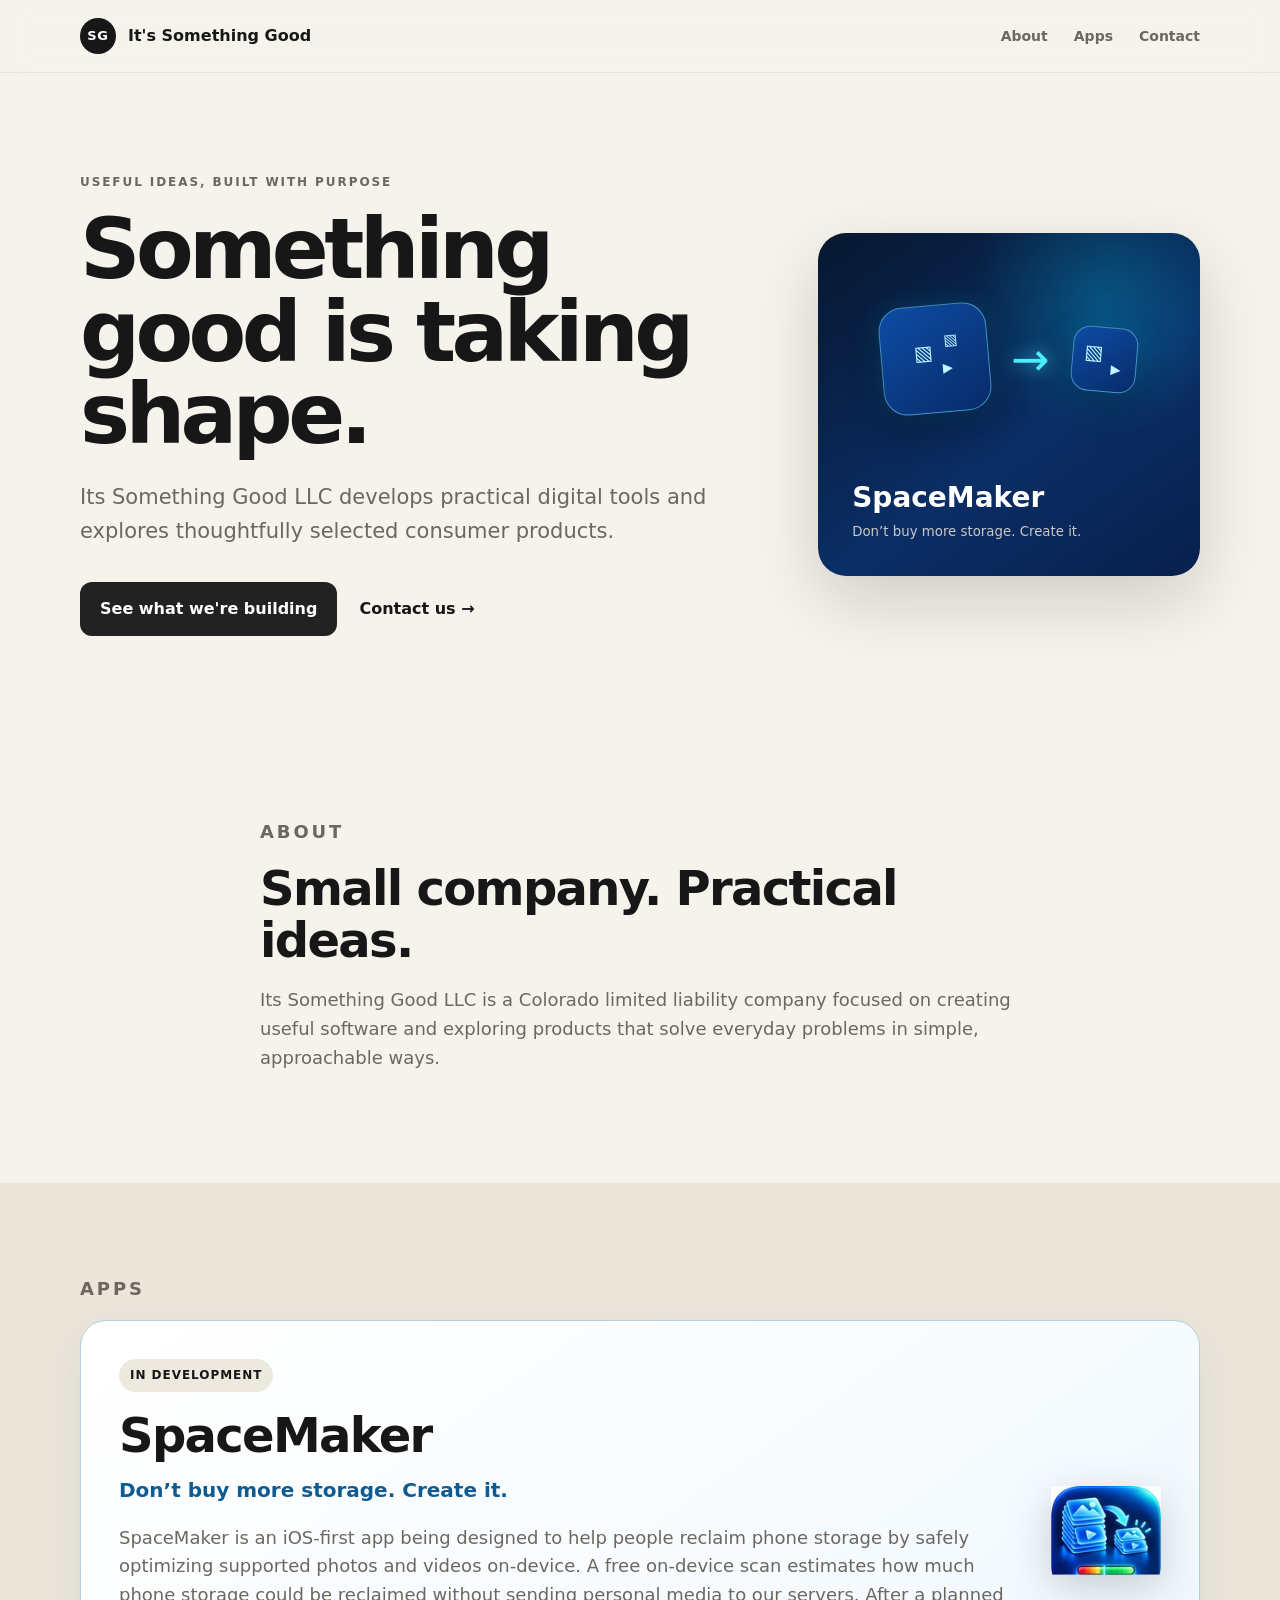
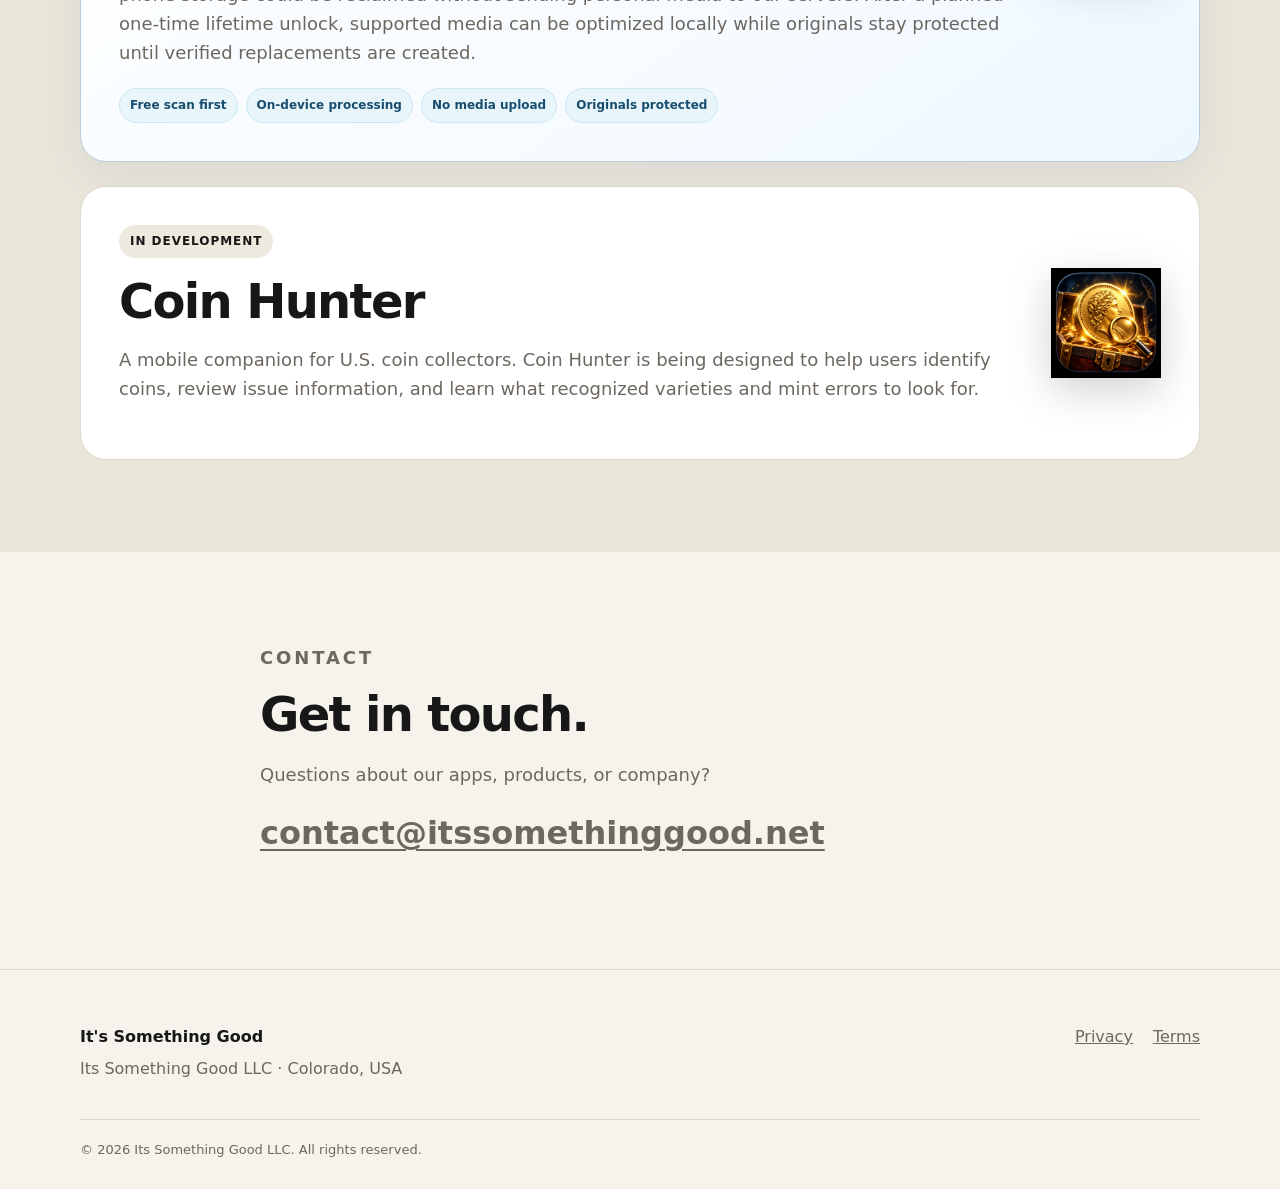
==== index.html @ d1888132 "Fix SpaceMaker icon and phone-storage positioning" ====
<!doctype html>
<html lang="en">
<head>
  <meta charset="utf-8">
  <meta name="viewport" content="width=device-width,initial-scale=1">
  <title>It's Something Good | Its Something Good LLC</title>
  <meta name="description" content="Its Something Good LLC creates practical apps including Coin Hunter and SpaceMaker, plus thoughtfully selected consumer products.">
  <link rel="icon" href="favicon.svg" type="image/svg+xml">
  <link rel="stylesheet" href="styles.css">
</head>
<body>
  <header class="site-header">
    <div class="wrap nav">
      <a class="brand" href="index.html" aria-label="It's Something Good home">
        <span class="mark">SG</span><span>It's Something Good</span>
      </a>
      <nav><a href="#about">About</a><a href="#apps">Apps</a><a href="#contact">Contact</a></nav>
    </div>
  </header>

  <main>
    <section class="hero">
      <div class="wrap hero-grid">
        <div>
          <p class="eyebrow">Useful ideas, built with purpose</p>
          <h1>Something good is taking shape.</h1>
          <p class="lede">Its Something Good LLC develops practical digital tools and explores thoughtfully selected consumer products.</p>
          <div class="actions">
            <a class="button" href="#apps">See what we're building</a>
            <a class="text-link" href="#contact">Contact us →</a>
          </div>
        </div>
        <div class="hero-card spacemaker-hero" aria-hidden="true">
          <div class="space-visual">
            <div class="media-stack media-stack-large"><span>▧</span><span>▶</span><span>▧</span></div>
            <div class="space-arrow">→</div>
            <div class="media-stack media-stack-small"><span>▧</span><span>▶</span></div>
          </div>
          <p>SpaceMaker</p>
          <small>Don’t buy more storage. Create it.</small>
        </div>
      </div>
    </section>

    <section id="about" class="section">
      <div class="wrap narrow">
        <p class="eyebrow">About</p>
        <h2>Small company. Practical ideas.</h2>
        <p>Its Something Good LLC is a Colorado limited liability company focused on creating useful software and exploring products that solve everyday problems in simple, approachable ways.</p>
      </div>
    </section>

    <section id="apps" class="section alt">
      <div class="wrap">
        <p class="eyebrow">Apps</p>
        <div class="project-list">
          <div class="project-card project-card-featured">
            <div>
              <span class="status">In development</span>
              <h2>SpaceMaker</h2>
              <p class="project-tagline">Don’t buy more storage. Create it.</p>
              <p>SpaceMaker is an iOS-first app being designed to help people reclaim phone storage by safely optimizing supported photos and videos on-device. A free on-device scan estimates how much phone storage could be reclaimed without sending personal media to our servers. After a planned one-time lifetime unlock, supported media can be optimized locally while originals stay protected until verified replacements are created.</p>
              <div class="feature-chips" aria-label="SpaceMaker product principles">
                <span>Free scan first</span>
                <span>On-device processing</span>
                <span>No media upload</span>
                <span>Originals protected</span>
              </div>
            </div>
            <div class="project-badge-wrap">
              <img class="project-badge-image" src="spacemaker-icon.webp?v=1" alt="SpaceMaker icon">
            </div>
          </div>

          <div class="project-card">
            <div>
              <span class="status">In development</span>
              <h2>Coin Hunter</h2>
              <p>A mobile companion for U.S. coin collectors. Coin Hunter is being designed to help users identify coins, review issue information, and learn what recognized varieties and mint errors to look for.</p>
            </div>
            <div class="project-badge-wrap">
              <img class="project-badge-image" src="coin-hunter-icon.png" alt="Coin Hunter icon">
            </div>
          </div>
        </div>
      </div>
    </section>

    <section id="contact" class="section">
      <div class="wrap narrow">
        <p class="eyebrow">Contact</p>
        <h2>Get in touch.</h2>
        <p>Questions about our apps, products, or company?</p>
        <p><a class="email" href="mailto:contact@itssomethinggood.net">contact@itssomethinggood.net</a></p>
      </div>
    </section>
  </main>

  <footer>
    <div class="wrap footer-grid">
      <div><strong>It's Something Good</strong><p>Its Something Good LLC · Colorado, USA</p></div>
      <div class="footer-links"><a href="privacy.html">Privacy</a><a href="terms.html">Terms</a></div>
    </div>
    <div class="wrap copyright">© <span id="year"></span> Its Something Good LLC. All rights reserved.</div>
  </footer>
  <script>document.getElementById('year').textContent=new Date().getFullYear();</script>
</body>
</html>
---- styles.css ----
:root{--bg:#f6f3ec;--ink:#171717;--muted:#6c675f;--card:#fff;--line:#ded8cc;--accent:#222}
*{box-sizing:border-box}html{scroll-behavior:smooth}body{margin:0;font-family:Inter,ui-sans-serif,system-ui,-apple-system,BlinkMacSystemFont,"Segoe UI",sans-serif;color:var(--ink);background:var(--bg);line-height:1.6}a{color:inherit}.wrap{width:min(1120px,calc(100% - 40px));margin:0 auto}.narrow{max-width:760px}.site-header{position:sticky;top:0;z-index:10;background:rgba(246,243,236,.92);backdrop-filter:blur(14px);border-bottom:1px solid rgba(0,0,0,.06)}.nav{height:72px;display:flex;align-items:center;justify-content:space-between;gap:24px}.brand{display:flex;align-items:center;gap:12px;text-decoration:none;font-weight:750}.mark{display:grid;place-items:center;width:36px;height:36px;border-radius:50%;background:#171717;color:#fff;font-size:13px;letter-spacing:.06em}nav{display:flex;gap:26px}nav a{text-decoration:none;color:var(--muted);font-size:14px;font-weight:650}.hero{padding:100px 0 90px}.hero-grid{display:grid;grid-template-columns:1.4fr .8fr;gap:70px;align-items:center}.eyebrow{text-transform:uppercase;letter-spacing:.16em;font-size:12px;font-weight:800;color:var(--muted);margin:0 0 16px}h1{font-size:clamp(48px,7vw,84px);line-height:.98;letter-spacing:-.055em;margin:0 0 26px;max-width:850px}h2{font-size:clamp(32px,4vw,48px);line-height:1.08;letter-spacing:-.035em;margin:0 0 20px}.lede{font-size:21px;max-width:690px;color:var(--muted);margin-bottom:34px}.actions{display:flex;gap:22px;align-items:center;flex-wrap:wrap}.button{display:inline-block;background:var(--accent);color:#fff;text-decoration:none;padding:14px 20px;border-radius:12px;font-weight:750}.text-link{text-decoration:none;font-weight:750}.hero-card{min-height:330px;background:#1c1c1c;color:#fff;border-radius:28px;padding:34px;display:flex;flex-direction:column;justify-content:flex-end;box-shadow:0 25px 70px rgba(0,0,0,.16)}.hero-visual{display:flex;justify-content:center;align-items:center;min-height:180px;margin-bottom:8px}.hero-visual img{width:190px;height:190px;object-fit:contain;filter:drop-shadow(0 18px 28px rgba(0,0,0,.35))}.hero-card p{font-size:28px;font-weight:800;margin:24px 0 0}.hero-card small{color:#c8c8c8}.spacemaker-hero{background:radial-gradient(circle at 75% 20%,rgba(0,217,255,.24),transparent 34%),linear-gradient(145deg,#07172f,#0b2e66 58%,#08204c);overflow:hidden}.space-visual{min-height:185px;display:flex;align-items:center;justify-content:center;gap:22px}.media-stack{position:relative;display:flex;align-items:center;justify-content:center;color:#bdf8ff;background:linear-gradient(145deg,#0d4ca5,#082b68);border:1px solid rgba(126,234,255,.48);box-shadow:0 15px 35px rgba(0,0,0,.3),0 0 28px rgba(0,197,255,.18)}.media-stack span{position:absolute;font-size:20px;font-weight:900}.media-stack span:nth-child(1){transform:translate(-11px,-7px)}.media-stack span:nth-child(2){transform:translate(12px,10px);font-size:13px}.media-stack span:nth-child(3){transform:translate(17px,-18px);font-size:15px}.media-stack-large{width:108px;height:108px;border-radius:24px;transform:rotate(-5deg)}.media-stack-small{width:65px;height:65px;border-radius:17px;transform:rotate(5deg)}.space-arrow{font-size:46px;line-height:1;color:#4defff;text-shadow:0 0 18px rgba(77,239,255,.75);font-weight:300}.section{padding:92px 0}.alt{background:#ebe6da}.section p{font-size:18px;color:var(--muted)}.project-list{display:grid;gap:24px}.project-card{background:var(--card);border:1px solid var(--line);border-radius:26px;padding:38px;display:grid;grid-template-columns:1fr auto;gap:36px;align-items:center}.project-card-featured{border-color:#b8cedd;background:linear-gradient(145deg,#fff 0,#f6fbff 62%,#edf7ff 100%);box-shadow:0 18px 45px rgba(22,79,125,.08)}.status{display:inline-block;padding:7px 11px;border-radius:999px;background:#eee9df;font-size:12px;font-weight:800;text-transform:uppercase;letter-spacing:.08em;margin-bottom:18px}.project-card h2{margin-bottom:12px}.project-card .project-tagline{font-size:20px;color:#0d5b91;font-weight:800;margin:0 0 10px}.project-badge-wrap{display:flex;align-items:center;justify-content:center}.project-badge-image{width:110px;height:110px;object-fit:contain;filter:drop-shadow(0 12px 20px rgba(0,0,0,.18))}.spacemaker-badge{width:110px;height:110px;border-radius:26px;display:grid;place-items:center;color:#dffcff;font-weight:900;font-size:32px;letter-spacing:-.03em;background:radial-gradient(circle at 68% 25%,#15d7ff 0,#0875d6 26%,#0a367c 58%,#071a3b 100%);border:1px solid rgba(12,103,183,.35);box-shadow:0 15px 28px rgba(7,52,104,.22),inset 0 0 22px rgba(89,234,255,.2)}.feature-chips{display:flex;flex-wrap:wrap;gap:8px;margin-top:20px}.feature-chips span{font-size:12px;font-weight:750;color:#184d6d;background:#e8f5fb;border:1px solid #cae7f3;border-radius:999px;padding:7px 10px}.email{font-size:clamp(20px,4vw,32px);font-weight:800;text-decoration-thickness:2px;text-underline-offset:5px}footer{padding:54px 0 28px;border-top:1px solid var(--line)}.footer-grid{display:flex;justify-content:space-between;gap:30px;align-items:flex-start}.footer-grid p{color:var(--muted);margin:6px 0 0}.footer-links{display:flex;gap:20px}.footer-links a{color:var(--muted)}.copyright{margin-top:38px;padding-top:20px;border-top:1px solid var(--line);color:var(--muted);font-size:13px}.legal{padding:90px 0;max-width:800px}.legal h1{font-size:52px}.legal h2{font-size:26px;margin-top:38px}.legal p,.legal li{color:var(--muted)}@media(max-width:760px){nav{display:none}.hero{padding:72px 0 60px}.hero-grid{grid-template-columns:1fr;gap:42px}.hero-card{min-height:280px}.section{padding:70px 0}.project-card{grid-template-columns:1fr;padding:28px}.project-badge-wrap{justify-content:flex-start}.feature-chips{gap:6px}.footer-grid{flex-direction:column}}
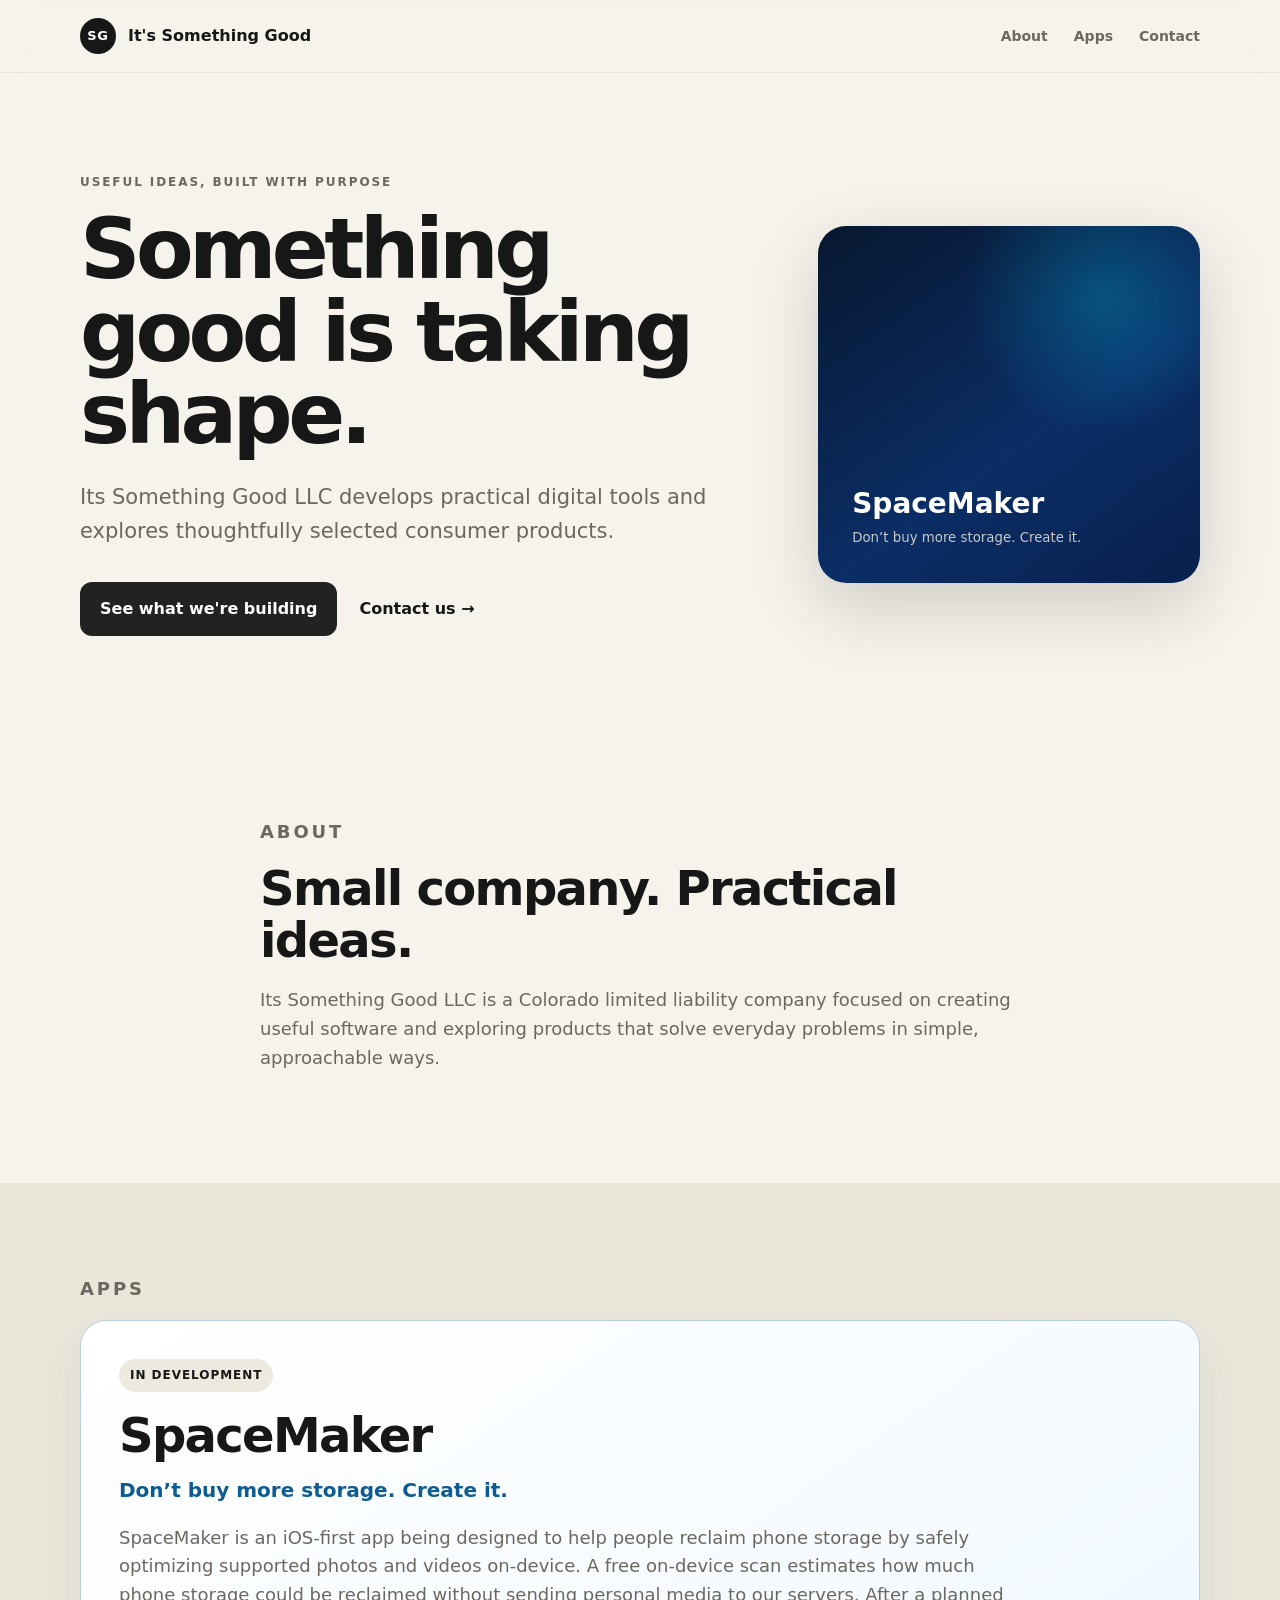
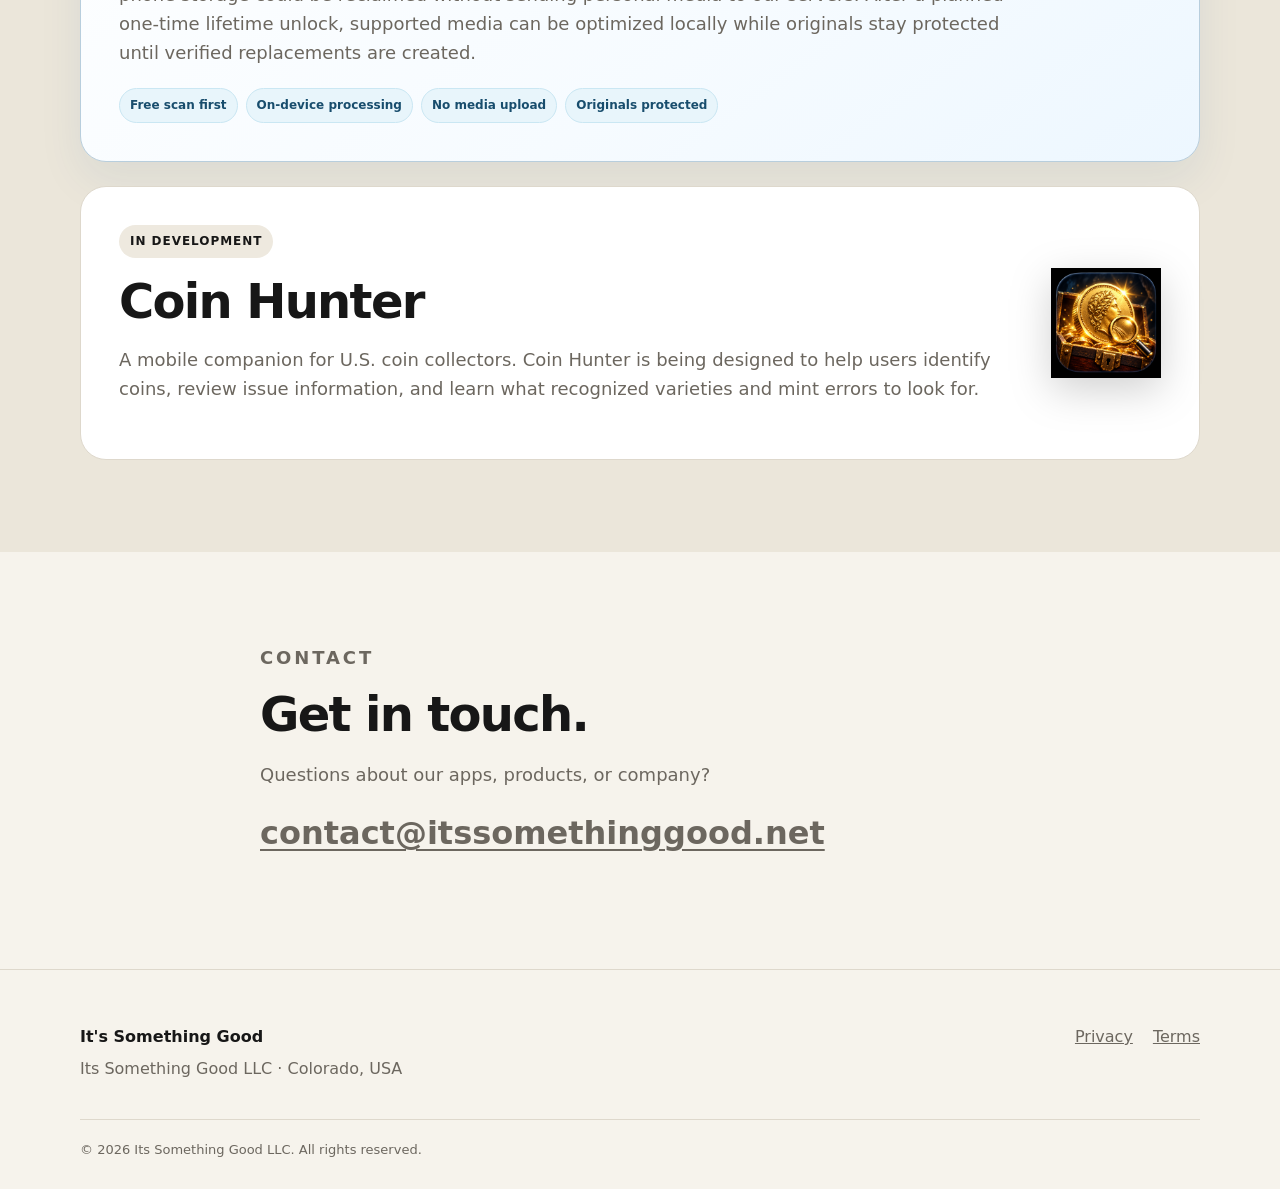
==== commit dff5e3ef: "Fix SpaceMaker website icon and hero branding" ====
--- a/index.html
+++ b/index.html
@@ -30,11 +30,9 @@
             <a class="text-link" href="#contact">Contact us →</a>
           </div>
         </div>
-        <div class="hero-card spacemaker-hero" aria-hidden="true">
-          <div class="space-visual">
-            <div class="media-stack media-stack-large"><span>▧</span><span>▶</span><span>▧</span></div>
-            <div class="space-arrow">→</div>
-            <div class="media-stack media-stack-small"><span>▧</span><span>▶</span></div>
+        <div class="hero-card spacemaker-hero">
+          <div class="hero-visual">
+            <img src="spacemaker-icon.webp?v=4" alt="SpaceMaker app icon">
           </div>
           <p>SpaceMaker</p>
           <small>Don’t buy more storage. Create it.</small>
@@ -68,7 +66,7 @@
               </div>
             </div>
             <div class="project-badge-wrap">
-              <img class="project-badge-image" src="spacemaker-icon.webp?v=1" alt="SpaceMaker icon">
+              <img class="project-badge-image" src="spacemaker-icon.webp?v=4" alt="SpaceMaker app icon">
             </div>
           </div>
 
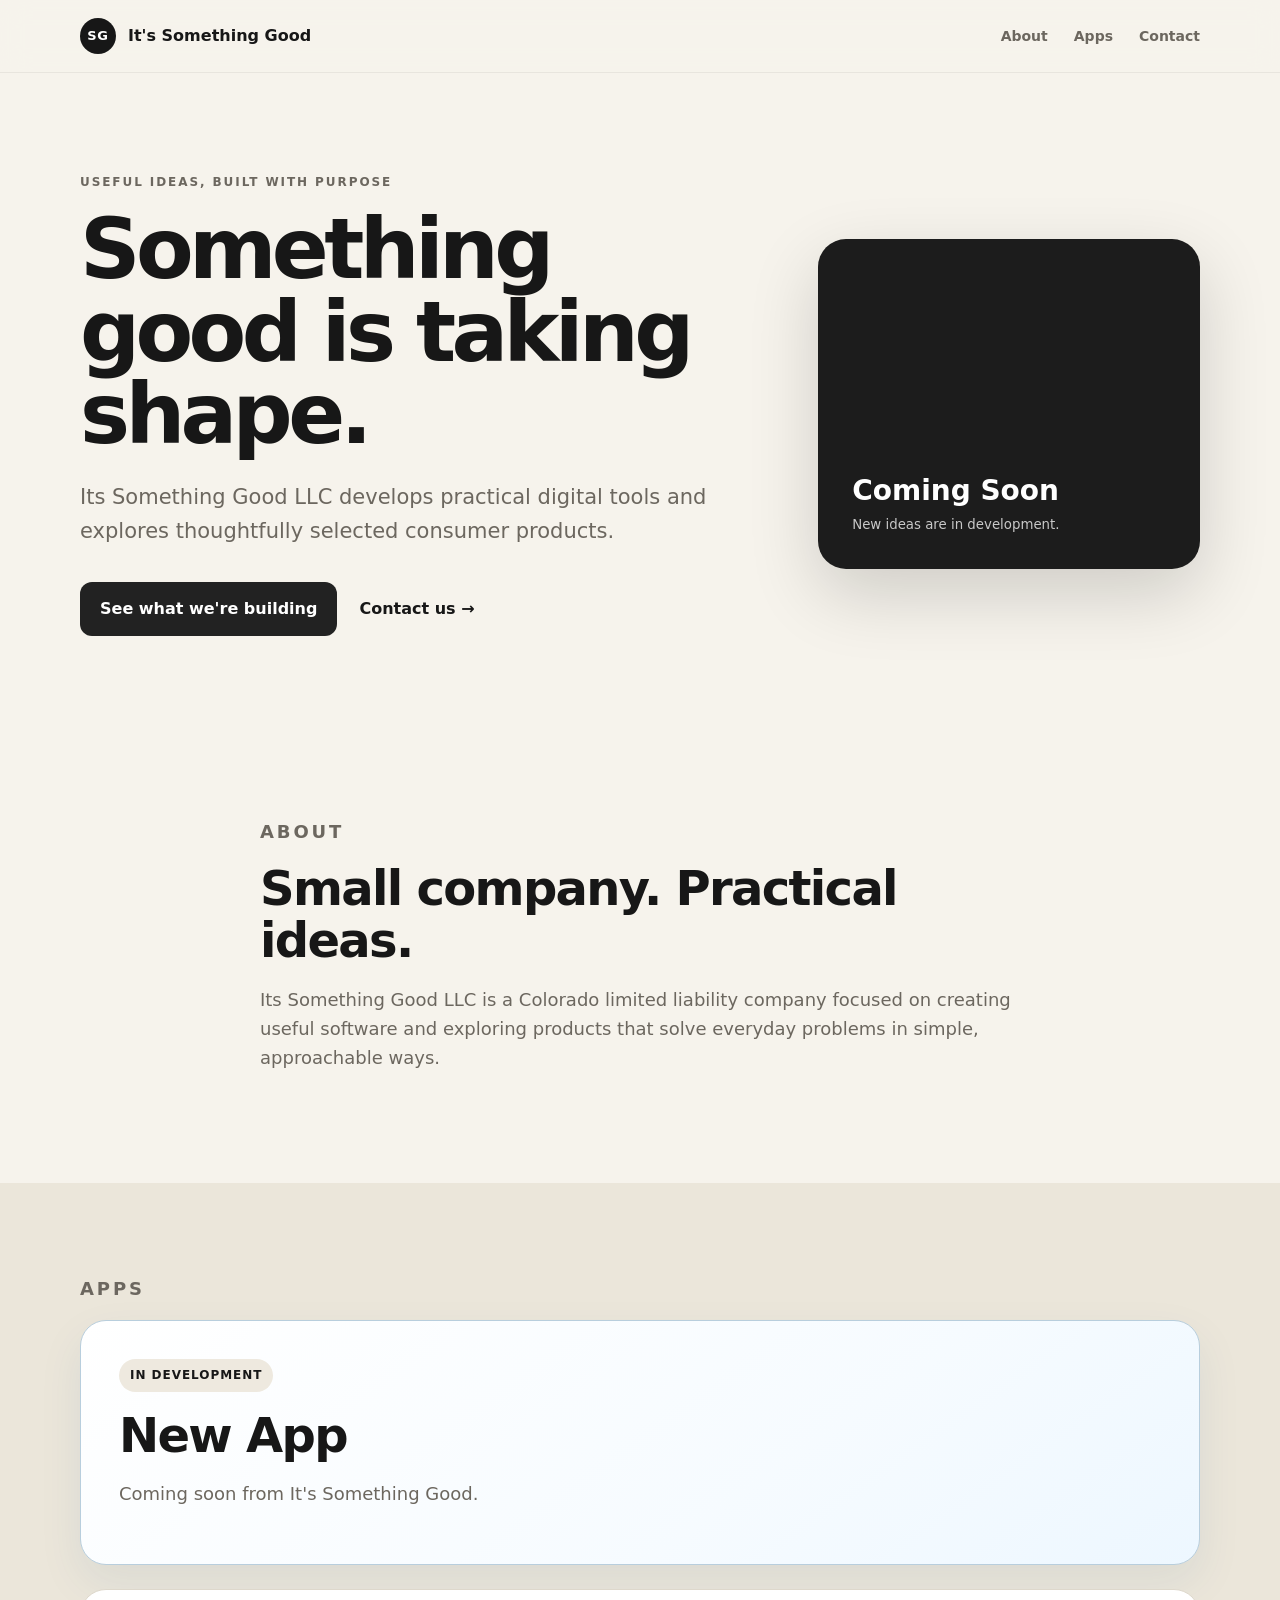
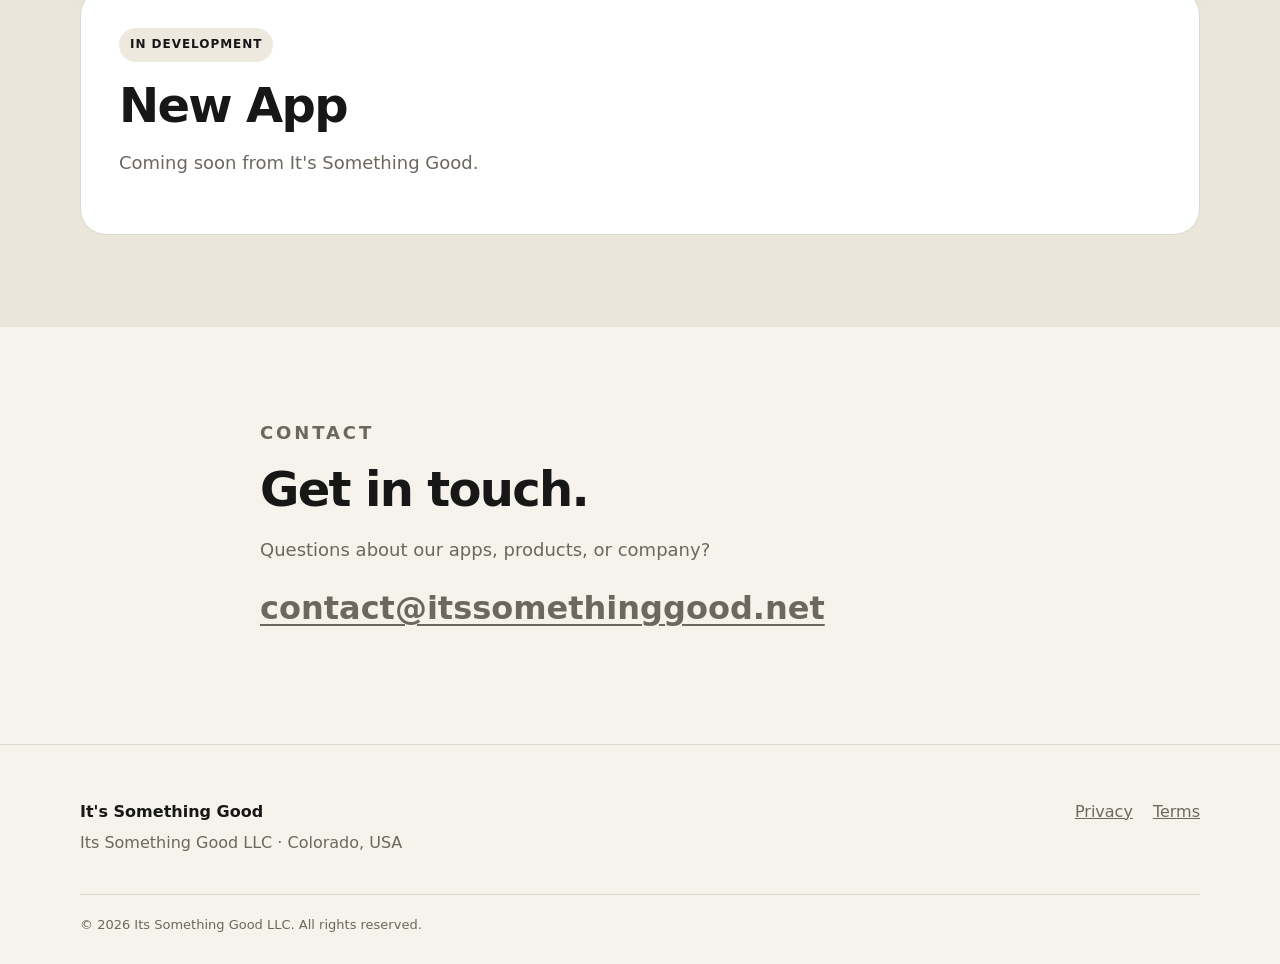
==== commit 4e635741: "Put app website into stealth mode" ====
--- a/index.html
+++ b/index.html
@@ -4,7 +4,7 @@
   <meta charset="utf-8">
   <meta name="viewport" content="width=device-width,initial-scale=1">
   <title>It's Something Good | Its Something Good LLC</title>
-  <meta name="description" content="Its Something Good LLC creates practical apps including Coin Hunter and SpaceMaker, plus thoughtfully selected consumer products.">
+  <meta name="description" content="Its Something Good LLC develops practical digital tools and explores thoughtfully selected consumer products.">
   <link rel="icon" href="favicon.svg" type="image/svg+xml">
   <link rel="stylesheet" href="styles.css">
 </head>
@@ -30,12 +30,9 @@
             <a class="text-link" href="#contact">Contact us →</a>
           </div>
         </div>
-        <div class="hero-card spacemaker-hero">
-          <div class="hero-visual">
-            <img src="spacemaker-icon.webp?v=4" alt="SpaceMaker app icon">
-          </div>
-          <p>SpaceMaker</p>
-          <small>Don’t buy more storage. Create it.</small>
+        <div class="hero-card" aria-label="Coming soon">
+          <p>Coming Soon</p>
+          <small>New ideas are in development.</small>
         </div>
       </div>
     </section>
@@ -55,29 +52,15 @@
           <div class="project-card project-card-featured">
             <div>
               <span class="status">In development</span>
-              <h2>SpaceMaker</h2>
-              <p class="project-tagline">Don’t buy more storage. Create it.</p>
-              <p>SpaceMaker is an iOS-first app being designed to help people reclaim phone storage by safely optimizing supported photos and videos on-device. A free on-device scan estimates how much phone storage could be reclaimed without sending personal media to our servers. After a planned one-time lifetime unlock, supported media can be optimized locally while originals stay protected until verified replacements are created.</p>
-              <div class="feature-chips" aria-label="SpaceMaker product principles">
-                <span>Free scan first</span>
-                <span>On-device processing</span>
-                <span>No media upload</span>
-                <span>Originals protected</span>
-              </div>
-            </div>
-            <div class="project-badge-wrap">
-              <img class="project-badge-image" src="spacemaker-icon.webp?v=4" alt="SpaceMaker app icon">
+              <h2>New App</h2>
+              <p>Coming soon from It's Something Good.</p>
             </div>
           </div>
-
           <div class="project-card">
             <div>
               <span class="status">In development</span>
-              <h2>Coin Hunter</h2>
-              <p>A mobile companion for U.S. coin collectors. Coin Hunter is being designed to help users identify coins, review issue information, and learn what recognized varieties and mint errors to look for.</p>
-            </div>
-            <div class="project-badge-wrap">
-              <img class="project-badge-image" src="coin-hunter-icon.png" alt="Coin Hunter icon">
+              <h2>New App</h2>
+              <p>Coming soon from It's Something Good.</p>
             </div>
           </div>
         </div>
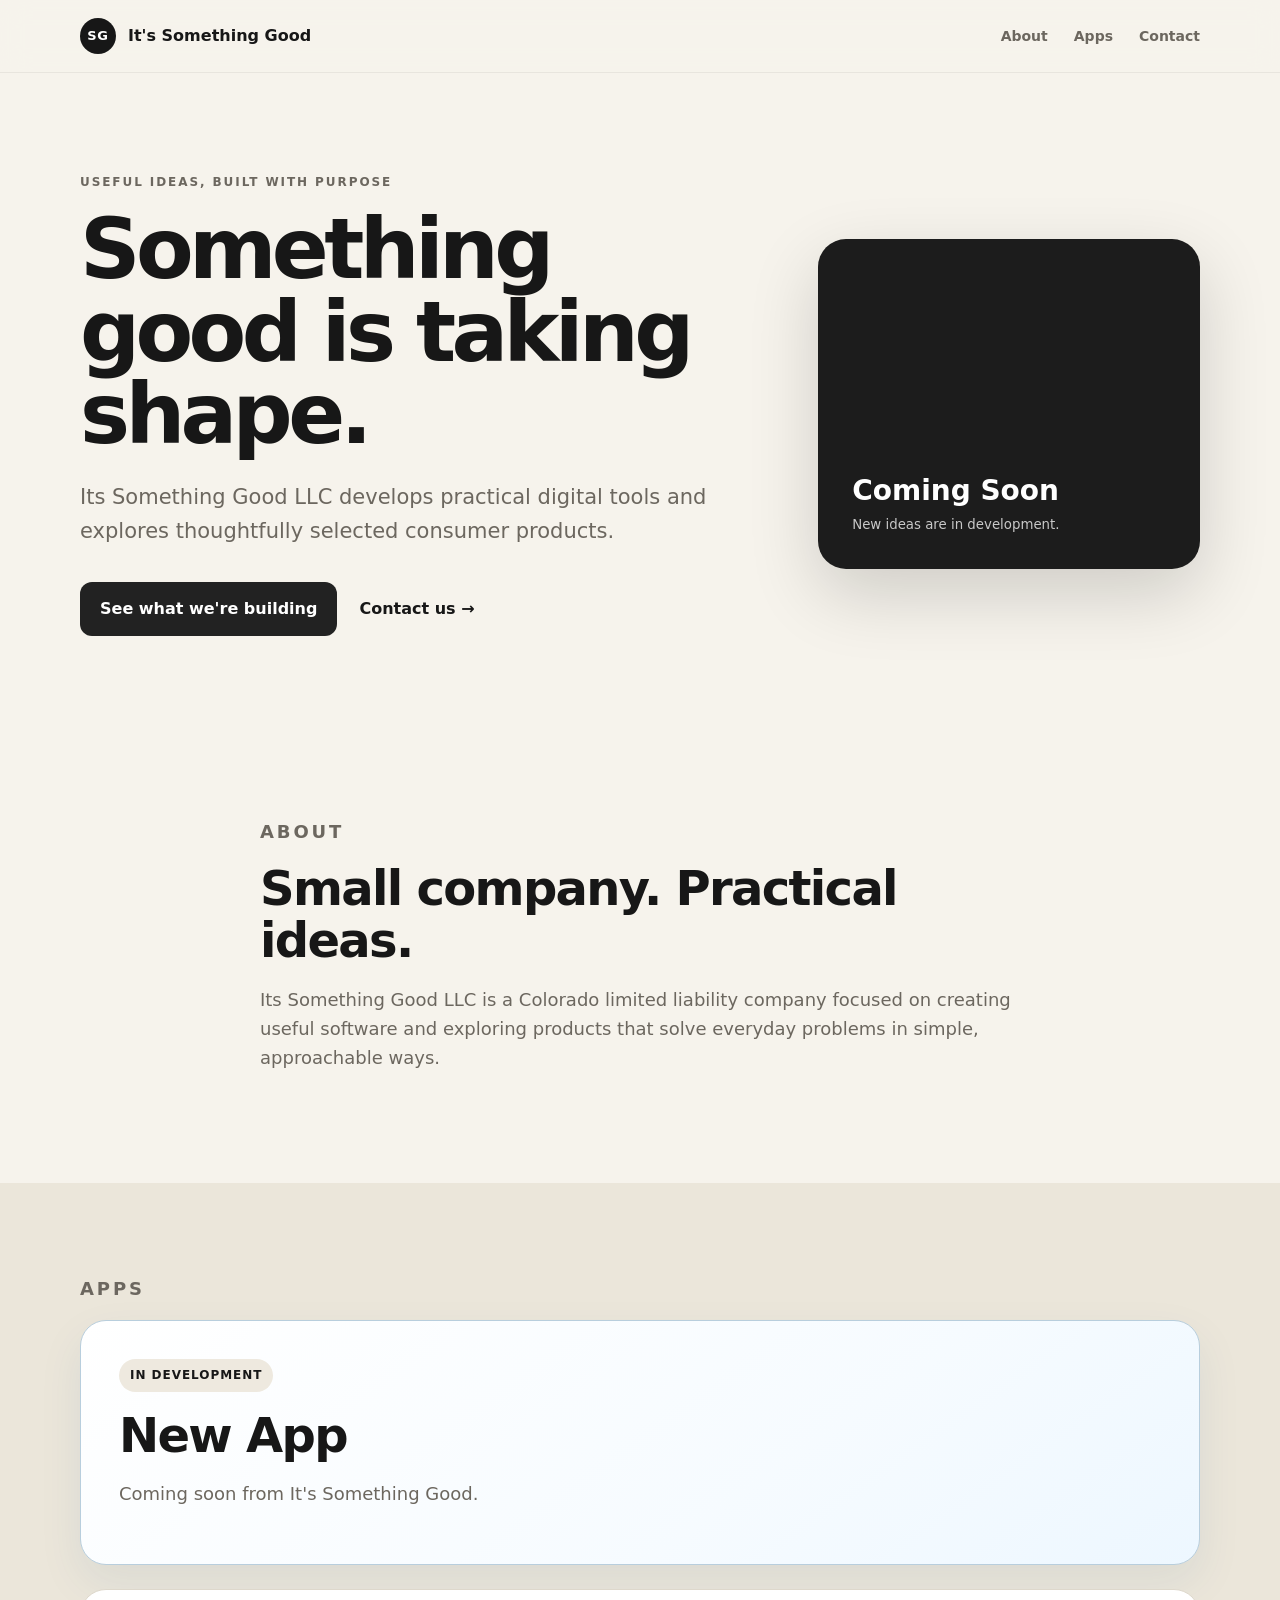
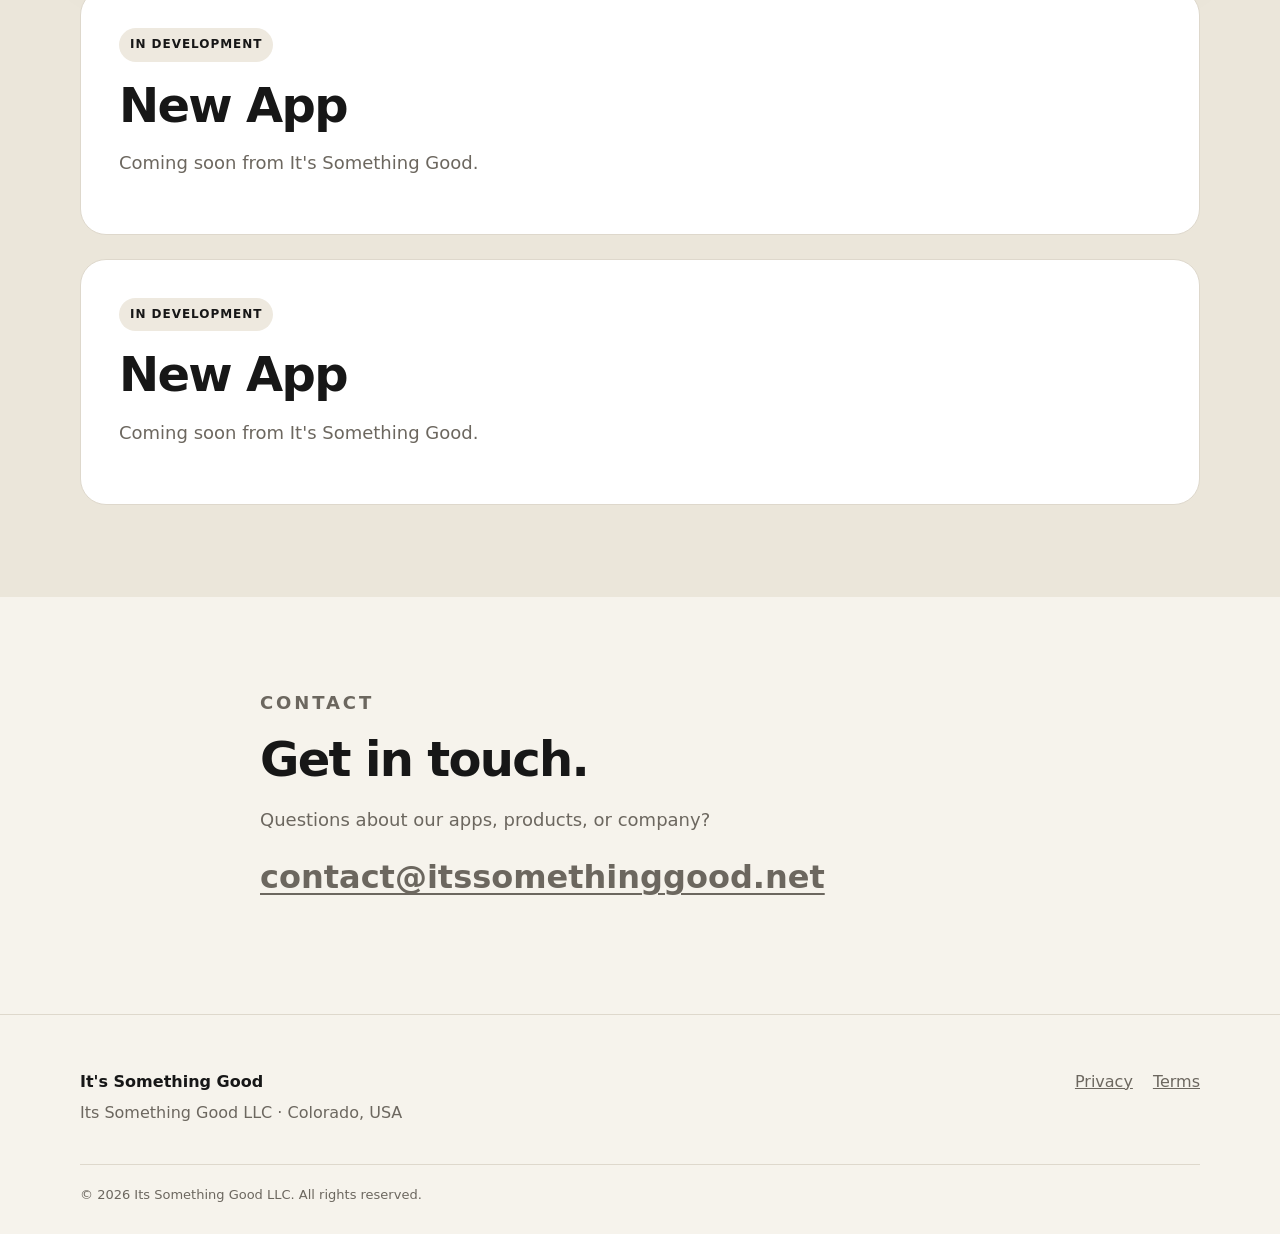
==== commit 2560252a: "Add third coming soon app card" ====
--- a/index.html
+++ b/index.html
@@ -63,6 +63,13 @@
               <p>Coming soon from It's Something Good.</p>
             </div>
           </div>
+          <div class="project-card">
+            <div>
+              <span class="status">In development</span>
+              <h2>New App</h2>
+              <p>Coming soon from It's Something Good.</p>
+            </div>
+          </div>
         </div>
       </div>
     </section>
--- a/styles.css
+++ b/styles.css
@@ -1,2 +1,2 @@
 :root{--bg:#f6f3ec;--ink:#171717;--muted:#6c675f;--card:#fff;--line:#ded8cc;--accent:#222}
-*{box-sizing:border-box}html{scroll-behavior:smooth}body{margin:0;font-family:Inter,ui-sans-serif,system-ui,-apple-system,BlinkMacSystemFont,"Segoe UI",sans-serif;color:var(--ink);background:var(--bg);line-height:1.6}a{color:inherit}.wrap{width:min(1120px,calc(100% - 40px));margin:0 auto}.narrow{max-width:760px}.site-header{position:sticky;top:0;z-index:10;background:rgba(246,243,236,.92);backdrop-filter:blur(14px);border-bottom:1px solid rgba(0,0,0,.06)}.nav{height:72px;display:flex;align-items:center;justify-content:space-between;gap:24px}.brand{display:flex;align-items:center;gap:12px;text-decoration:none;font-weight:750}.mark{display:grid;place-items:center;width:36px;height:36px;border-radius:50%;background:#171717;color:#fff;font-size:13px;letter-spacing:.06em}nav{display:flex;gap:26px}nav a{text-decoration:none;color:var(--muted);font-size:14px;font-weight:650}.hero{padding:100px 0 90px}.hero-grid{display:grid;grid-template-columns:1.4fr .8fr;gap:70px;align-items:center}.eyebrow{text-transform:uppercase;letter-spacing:.16em;font-size:12px;font-weight:800;color:var(--muted);margin:0 0 16px}h1{font-size:clamp(48px,7vw,84px);line-height:.98;letter-spacing:-.055em;margin:0 0 26px;max-width:850px}h2{font-size:clamp(32px,4vw,48px);line-height:1.08;letter-spacing:-.035em;margin:0 0 20px}.lede{font-size:21px;max-width:690px;color:var(--muted);margin-bottom:34px}.actions{display:flex;gap:22px;align-items:center;flex-wrap:wrap}.button{display:inline-block;background:var(--accent);color:#fff;text-decoration:none;padding:14px 20px;border-radius:12px;font-weight:750}.text-link{text-decoration:none;font-weight:750}.hero-card{min-height:330px;background:#1c1c1c;color:#fff;border-radius:28px;padding:34px;display:flex;flex-direction:column;justify-content:flex-end;box-shadow:0 25px 70px rgba(0,0,0,.16)}.hero-visual{display:flex;justify-content:center;align-items:center;min-height:180px;margin-bottom:8px}.hero-visual img{width:190px;height:190px;object-fit:contain;filter:drop-shadow(0 18px 28px rgba(0,0,0,.35))}.hero-card p{font-size:28px;font-weight:800;margin:24px 0 0}.hero-card small{color:#c8c8c8}.spacemaker-hero{background:radial-gradient(circle at 75% 20%,rgba(0,217,255,.24),transparent 34%),linear-gradient(145deg,#07172f,#0b2e66 58%,#08204c);overflow:hidden}.space-visual{min-height:185px;display:flex;align-items:center;justify-content:center;gap:22px}.media-stack{position:relative;display:flex;align-items:center;justify-content:center;color:#bdf8ff;background:linear-gradient(145deg,#0d4ca5,#082b68);border:1px solid rgba(126,234,255,.48);box-shadow:0 15px 35px rgba(0,0,0,.3),0 0 28px rgba(0,197,255,.18)}.media-stack span{position:absolute;font-size:20px;font-weight:900}.media-stack span:nth-child(1){transform:translate(-11px,-7px)}.media-stack span:nth-child(2){transform:translate(12px,10px);font-size:13px}.media-stack span:nth-child(3){transform:translate(17px,-18px);font-size:15px}.media-stack-large{width:108px;height:108px;border-radius:24px;transform:rotate(-5deg)}.media-stack-small{width:65px;height:65px;border-radius:17px;transform:rotate(5deg)}.space-arrow{font-size:46px;line-height:1;color:#4defff;text-shadow:0 0 18px rgba(77,239,255,.75);font-weight:300}.section{padding:92px 0}.alt{background:#ebe6da}.section p{font-size:18px;color:var(--muted)}.project-list{display:grid;gap:24px}.project-card{background:var(--card);border:1px solid var(--line);border-radius:26px;padding:38px;display:grid;grid-template-columns:1fr auto;gap:36px;align-items:center}.project-card-featured{border-color:#b8cedd;background:linear-gradient(145deg,#fff 0,#f6fbff 62%,#edf7ff 100%);box-shadow:0 18px 45px rgba(22,79,125,.08)}.status{display:inline-block;padding:7px 11px;border-radius:999px;background:#eee9df;font-size:12px;font-weight:800;text-transform:uppercase;letter-spacing:.08em;margin-bottom:18px}.project-card h2{margin-bottom:12px}.project-card .project-tagline{font-size:20px;color:#0d5b91;font-weight:800;margin:0 0 10px}.project-badge-wrap{display:flex;align-items:center;justify-content:center}.project-badge-image{width:110px;height:110px;object-fit:contain;filter:drop-shadow(0 12px 20px rgba(0,0,0,.18))}.spacemaker-badge{width:110px;height:110px;border-radius:26px;display:grid;place-items:center;color:#dffcff;font-weight:900;font-size:32px;letter-spacing:-.03em;background:radial-gradient(circle at 68% 25%,#15d7ff 0,#0875d6 26%,#0a367c 58%,#071a3b 100%);border:1px solid rgba(12,103,183,.35);box-shadow:0 15px 28px rgba(7,52,104,.22),inset 0 0 22px rgba(89,234,255,.2)}.feature-chips{display:flex;flex-wrap:wrap;gap:8px;margin-top:20px}.feature-chips span{font-size:12px;font-weight:750;color:#184d6d;background:#e8f5fb;border:1px solid #cae7f3;border-radius:999px;padding:7px 10px}.email{font-size:clamp(20px,4vw,32px);font-weight:800;text-decoration-thickness:2px;text-underline-offset:5px}footer{padding:54px 0 28px;border-top:1px solid var(--line)}.footer-grid{display:flex;justify-content:space-between;gap:30px;align-items:flex-start}.footer-grid p{color:var(--muted);margin:6px 0 0}.footer-links{display:flex;gap:20px}.footer-links a{color:var(--muted)}.copyright{margin-top:38px;padding-top:20px;border-top:1px solid var(--line);color:var(--muted);font-size:13px}.legal{padding:90px 0;max-width:800px}.legal h1{font-size:52px}.legal h2{font-size:26px;margin-top:38px}.legal p,.legal li{color:var(--muted)}@media(max-width:760px){nav{display:none}.hero{padding:72px 0 60px}.hero-grid{grid-template-columns:1fr;gap:42px}.hero-card{min-height:280px}.section{padding:70px 0}.project-card{grid-template-columns:1fr;padding:28px}.project-badge-wrap{justify-content:flex-start}.feature-chips{gap:6px}.footer-grid{flex-direction:column}}
+*{box-sizing:border-box}html{scroll-behavior:smooth}body{margin:0;font-family:Inter,ui-sans-serif,system-ui,-apple-system,BlinkMacSystemFont,"Segoe UI",sans-serif;color:var(--ink);background:var(--bg);line-height:1.6}a{color:inherit}.wrap{width:min(1120px,calc(100% - 40px));margin:0 auto}.narrow{max-width:760px}.site-header{position:sticky;top:0;z-index:10;background:rgba(246,243,236,.92);backdrop-filter:blur(14px);border-bottom:1px solid rgba(0,0,0,.06)}.nav{height:72px;display:flex;align-items:center;justify-content:space-between;gap:24px}.brand{display:flex;align-items:center;gap:12px;text-decoration:none;font-weight:750}.mark{display:grid;place-items:center;width:36px;height:36px;border-radius:50%;background:#171717;color:#fff;font-size:13px;letter-spacing:.06em}nav{display:flex;gap:26px}nav a{text-decoration:none;color:var(--muted);font-size:14px;font-weight:650}.hero{padding:100px 0 90px}.hero-grid{display:grid;grid-template-columns:1.4fr .8fr;gap:70px;align-items:center}.eyebrow{text-transform:uppercase;letter-spacing:.16em;font-size:12px;font-weight:800;color:var(--muted);margin:0 0 16px}h1{font-size:clamp(48px,7vw,84px);line-height:.98;letter-spacing:-.055em;margin:0 0 26px;max-width:850px}h2{font-size:clamp(32px,4vw,48px);line-height:1.08;letter-spacing:-.035em;margin:0 0 20px}.lede{font-size:21px;max-width:690px;color:var(--muted);margin-bottom:34px}.actions{display:flex;gap:22px;align-items:center;flex-wrap:wrap}.button{display:inline-block;background:var(--accent);color:#fff;text-decoration:none;padding:14px 20px;border-radius:12px;font-weight:750}.text-link{text-decoration:none;font-weight:750}.hero-card{min-height:330px;background:#1c1c1c;color:#fff;border-radius:28px;padding:34px;display:flex;flex-direction:column;justify-content:flex-end;box-shadow:0 25px 70px rgba(0,0,0,.16)}.hero-visual{display:flex;justify-content:center;align-items:center;min-height:180px;margin-bottom:8px}.hero-visual img{width:190px;height:190px;object-fit:contain;filter:drop-shadow(0 18px 28px rgba(0,0,0,.35))}.hero-card p{font-size:28px;font-weight:800;margin:24px 0 0}.hero-card small{color:#c8c8c8}.section{padding:92px 0}.alt{background:#ebe6da}.section p{font-size:18px;color:var(--muted)}.project-list{display:grid;gap:24px}.project-card{background:var(--card);border:1px solid var(--line);border-radius:26px;padding:38px;display:grid;grid-template-columns:1fr auto;gap:36px;align-items:center}.project-card-featured{border-color:#b8cedd;background:linear-gradient(145deg,#fff 0,#f6fbff 62%,#edf7ff 100%);box-shadow:0 18px 45px rgba(22,79,125,.08)}.status{display:inline-block;padding:7px 11px;border-radius:999px;background:#eee9df;font-size:12px;font-weight:800;text-transform:uppercase;letter-spacing:.08em;margin-bottom:18px}.project-card h2{margin-bottom:12px}.project-card .project-tagline{font-size:20px;color:#0d5b91;font-weight:800;margin:0 0 10px}.project-badge-wrap{display:flex;align-items:center;justify-content:center}.project-badge-image{width:110px;height:110px;object-fit:contain;filter:drop-shadow(0 12px 20px rgba(0,0,0,.18))}.feature-chips{display:flex;flex-wrap:wrap;gap:8px;margin-top:20px}.feature-chips span{font-size:12px;font-weight:750;color:#184d6d;background:#e8f5fb;border:1px solid #cae7f3;border-radius:999px;padding:7px 10px}.email{font-size:clamp(20px,4vw,32px);font-weight:800;text-decoration-thickness:2px;text-underline-offset:5px}footer{padding:54px 0 28px;border-top:1px solid var(--line)}.footer-grid{display:flex;justify-content:space-between;gap:30px;align-items:flex-start}.footer-grid p{color:var(--muted);margin:6px 0 0}.footer-links{display:flex;gap:20px}.footer-links a{color:var(--muted)}.copyright{margin-top:38px;padding-top:20px;border-top:1px solid var(--line);color:var(--muted);font-size:13px}.legal{padding:90px 0;max-width:800px}.legal h1{font-size:52px}.legal h2{font-size:26px;margin-top:38px}.legal p,.legal li{color:var(--muted)}@media(max-width:760px){nav{display:none}.hero{padding:72px 0 60px}.hero-grid{grid-template-columns:1fr;gap:42px}.hero-card{min-height:280px}.section{padding:70px 0}.project-card{grid-template-columns:1fr;padding:28px}.project-badge-wrap{justify-content:flex-start}.feature-chips{gap:6px}.footer-grid{flex-direction:column}}
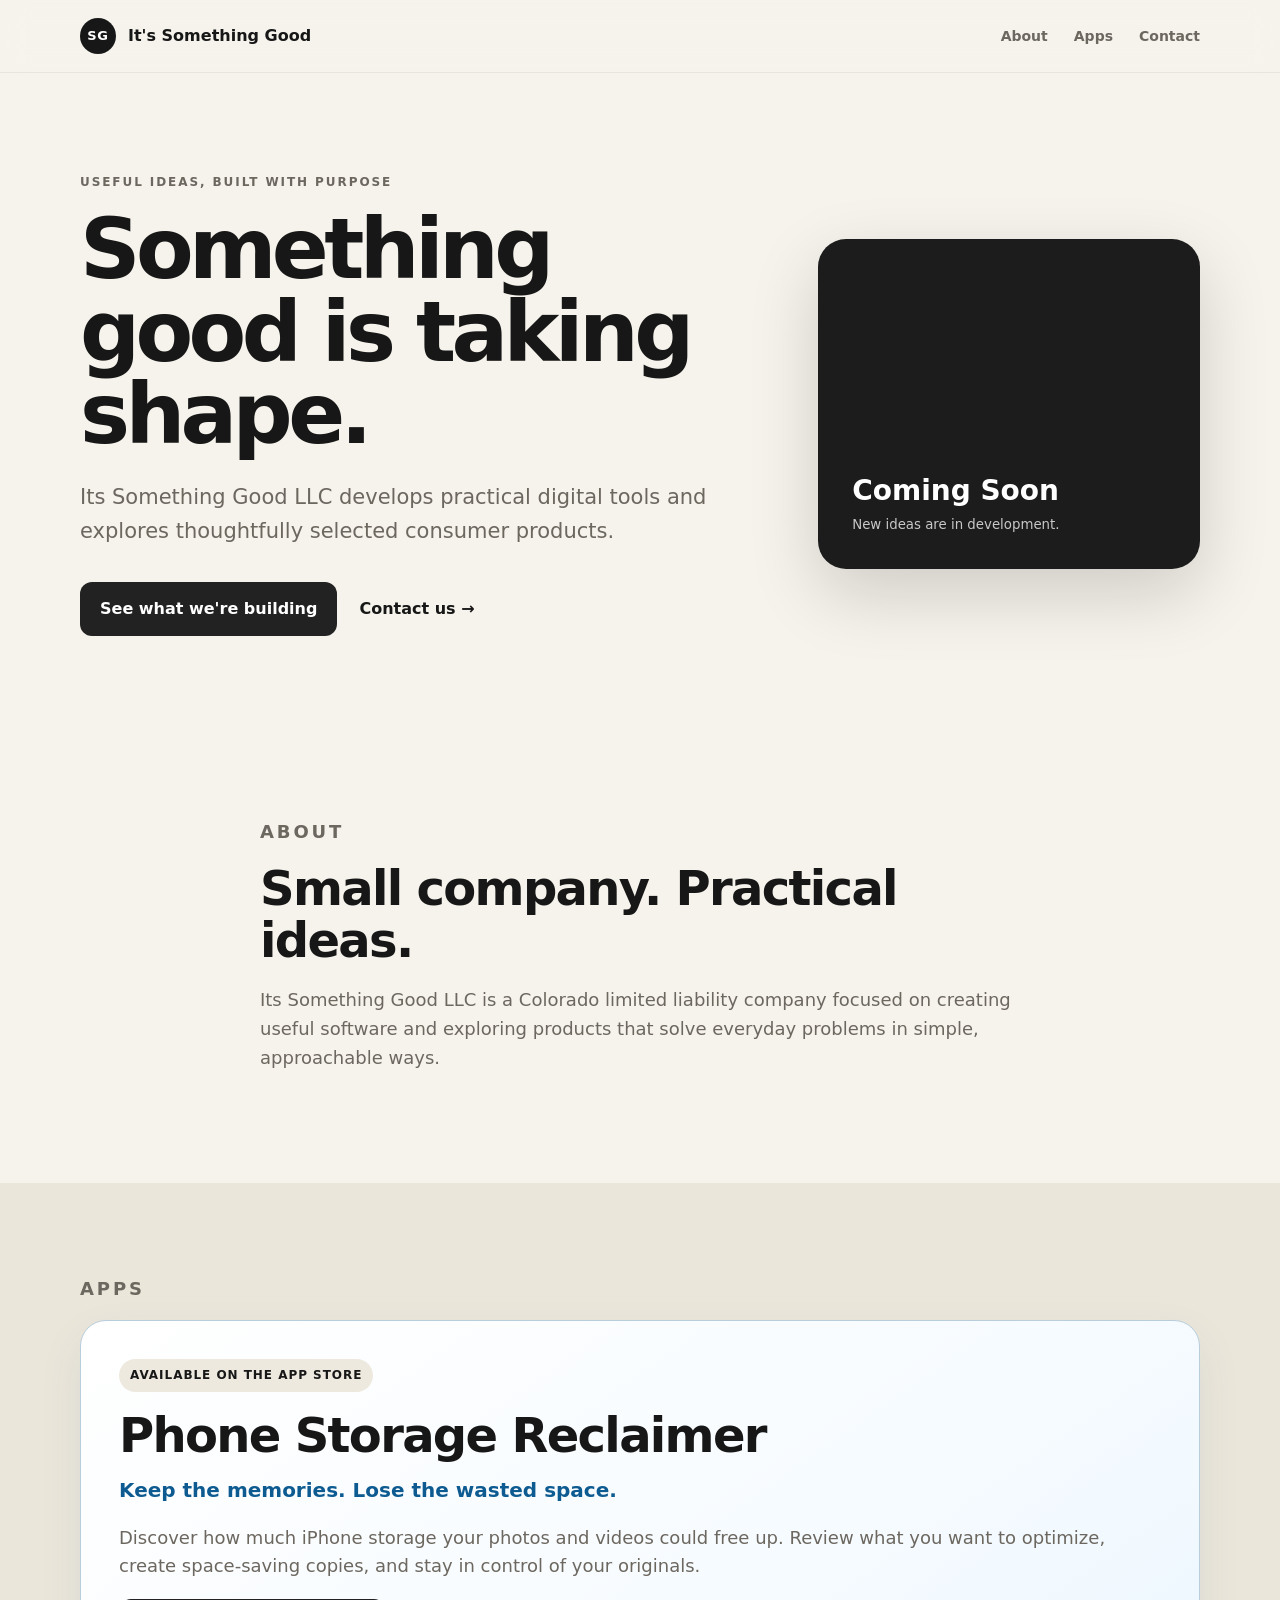
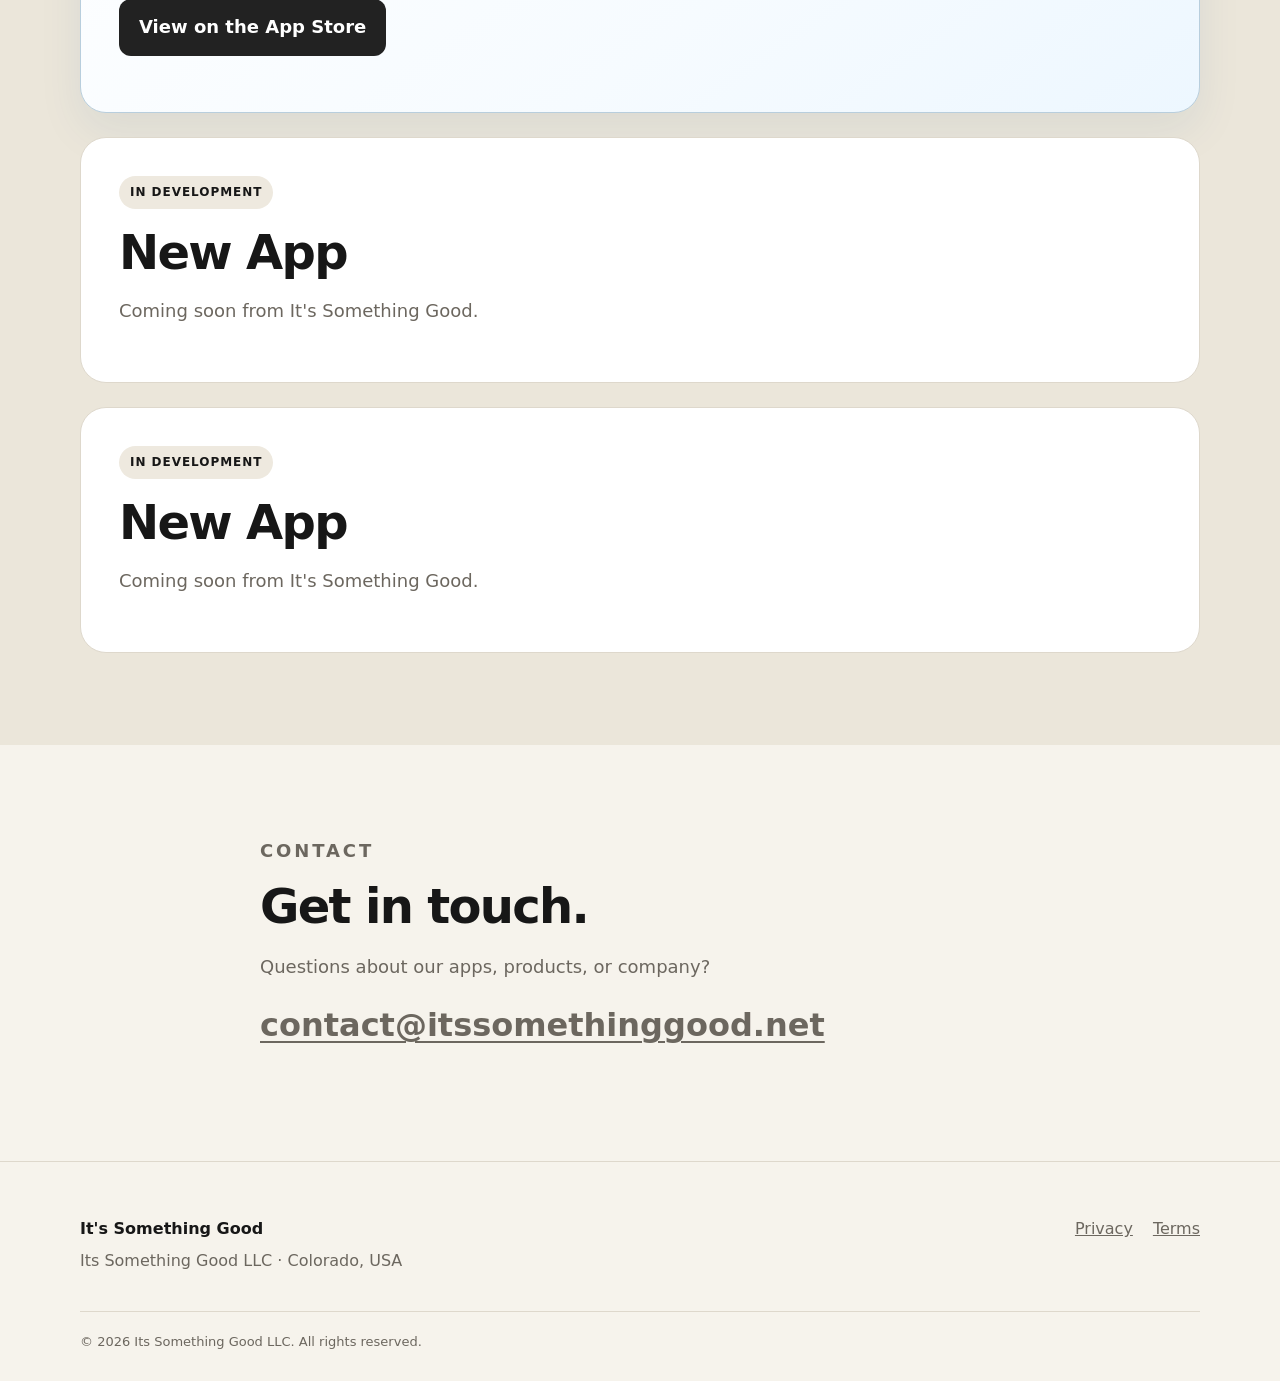
==== commit e0ab8245: "Feature launched Phone Storage Reclaimer with verified App Store link" ====
--- a/index.html
+++ b/index.html
@@ -51,9 +51,11 @@
         <div class="project-list">
           <div class="project-card project-card-featured">
             <div>
-              <span class="status">In development</span>
-              <h2>New App</h2>
-              <p>Coming soon from It's Something Good.</p>
+              <span class="status">Available on the App Store</span>
+              <h2>Phone Storage Reclaimer</h2>
+              <p class="project-tagline">Keep the memories. Lose the wasted space.</p>
+              <p>Discover how much iPhone storage your photos and videos could free up. Review what you want to optimize, create space-saving copies, and stay in control of your originals.</p>
+              <p><a class="button" href="https://apps.apple.com/us/app/id6813633542" target="_blank" rel="noopener noreferrer" aria-label="Get Phone Storage Reclaimer on the Apple App Store">View on the App Store</a></p>
             </div>
           </div>
           <div class="project-card">
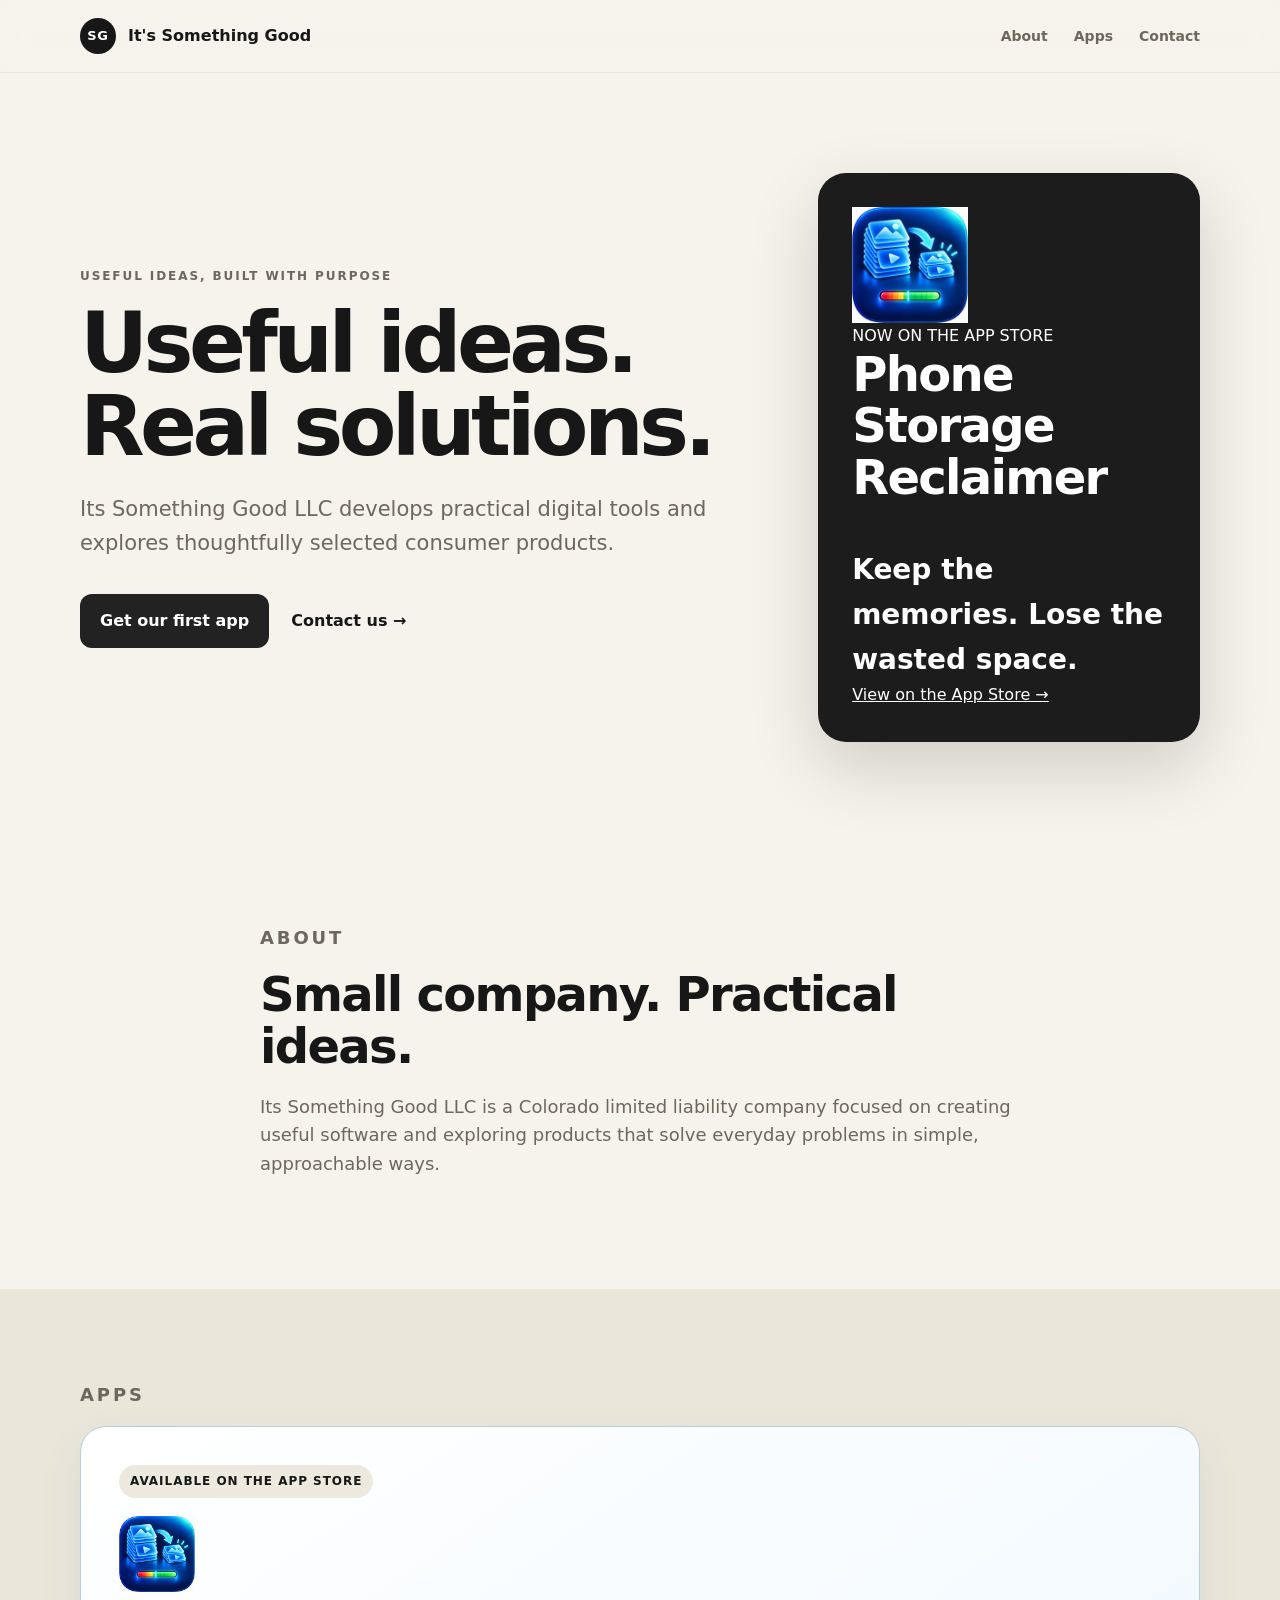
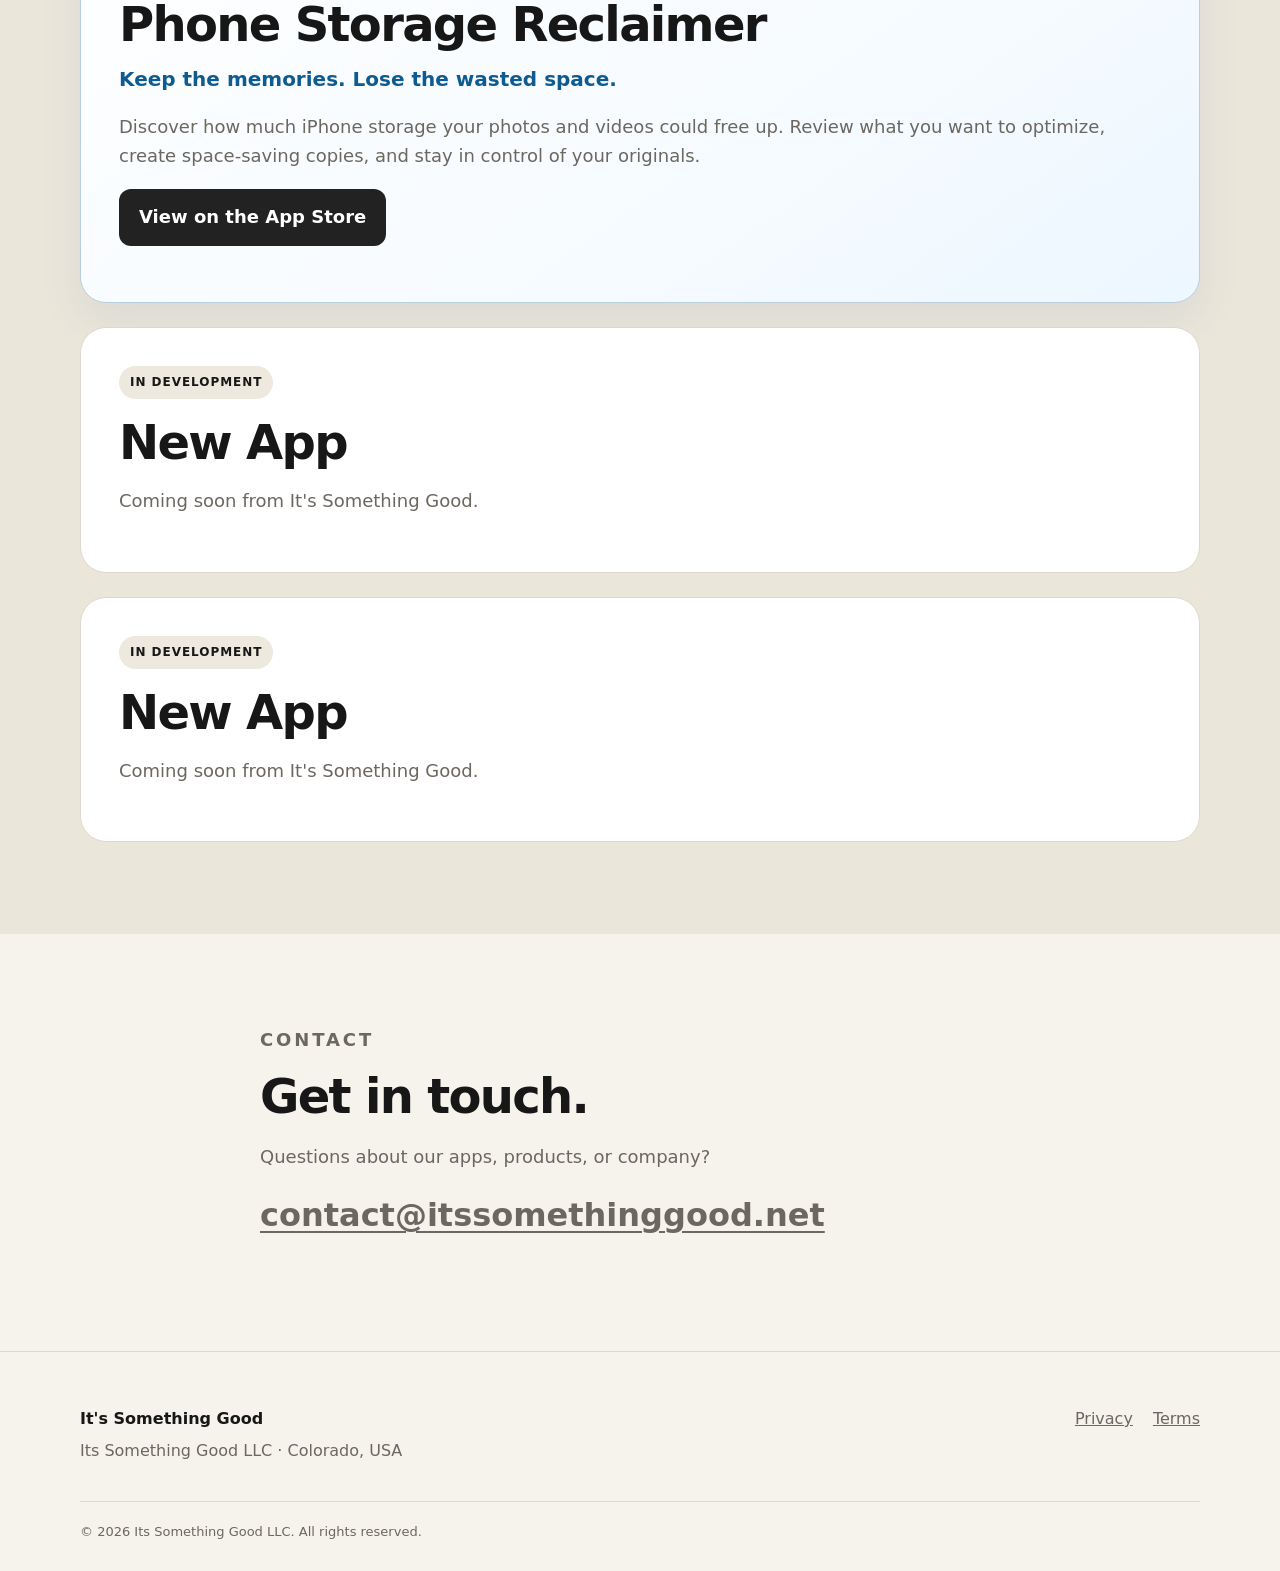
==== commit ecfe3aa7: "Feature launched app above the fold with icon" ====
--- a/index.html
+++ b/index.html
@@ -23,16 +23,19 @@
       <div class="wrap hero-grid">
         <div>
           <p class="eyebrow">Useful ideas, built with purpose</p>
-          <h1>Something good is taking shape.</h1>
+          <h1>Useful ideas. Real solutions.</h1>
           <p class="lede">Its Something Good LLC develops practical digital tools and explores thoughtfully selected consumer products.</p>
           <div class="actions">
-            <a class="button" href="#apps">See what we're building</a>
+            <a class="button" href="https://apps.apple.com/us/app/id6813633542" target="_blank" rel="noopener noreferrer">Get our first app</a>
             <a class="text-link" href="#contact">Contact us →</a>
           </div>
         </div>
-        <div class="hero-card" aria-label="Coming soon">
-          <p>Coming Soon</p>
-          <small>New ideas are in development.</small>
+        <div class="hero-card launched-hero" aria-label="Phone Storage Reclaimer, now on the App Store">
+          <img class="launched-icon" src="assets/phone-storage-reclaimer-icon.png" alt="Phone Storage Reclaimer app icon" width="116" height="116">
+          <span class="hero-status">NOW ON THE APP STORE</span>
+          <h2>Phone Storage Reclaimer</h2>
+          <p>Keep the memories. Lose the wasted space.</p>
+          <a class="hero-app-link" href="https://apps.apple.com/us/app/id6813633542" target="_blank" rel="noopener noreferrer">View on the App Store →</a>
         </div>
       </div>
     </section>
@@ -52,7 +55,7 @@
           <div class="project-card project-card-featured">
             <div>
               <span class="status">Available on the App Store</span>
-              <h2>Phone Storage Reclaimer</h2>
+              <div class="featured-app-heading"><img src="assets/phone-storage-reclaimer-icon.png" alt="Phone Storage Reclaimer icon" width="76" height="76"><h2>Phone Storage Reclaimer</h2></div>
               <p class="project-tagline">Keep the memories. Lose the wasted space.</p>
               <p>Discover how much iPhone storage your photos and videos could free up. Review what you want to optimize, create space-saving copies, and stay in control of your originals.</p>
               <p><a class="button" href="https://apps.apple.com/us/app/id6813633542" target="_blank" rel="noopener noreferrer" aria-label="Get Phone Storage Reclaimer on the Apple App Store">View on the App Store</a></p>
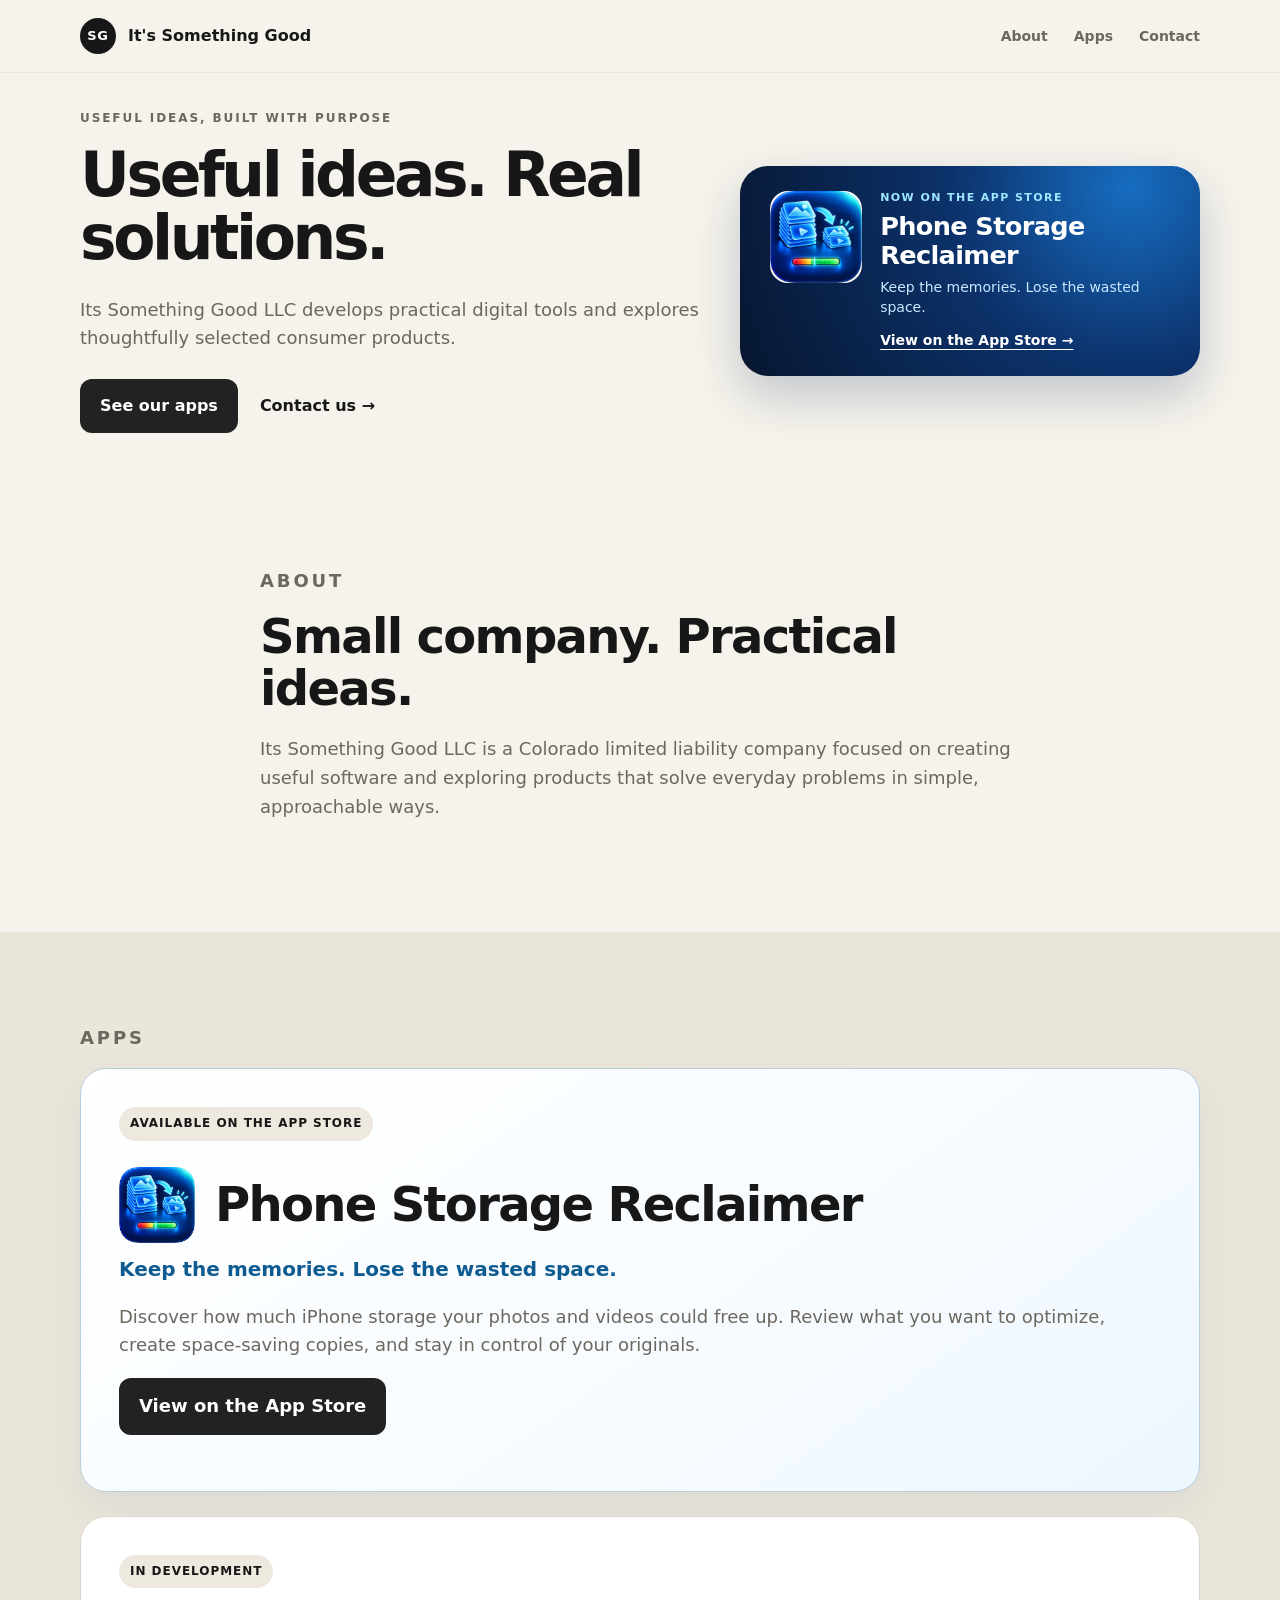
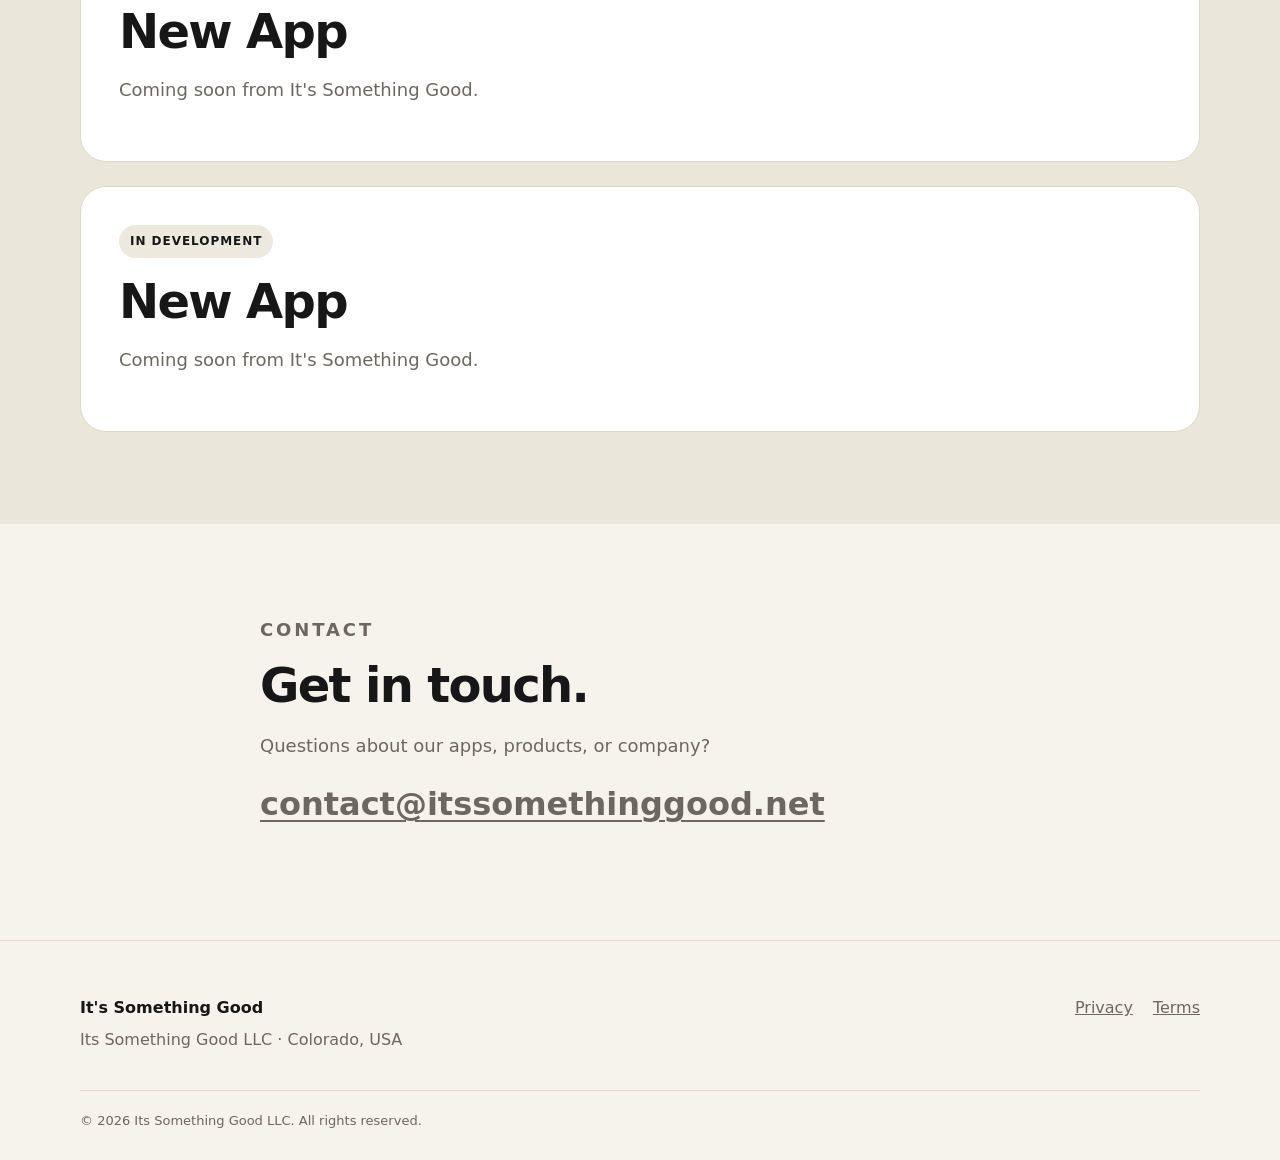
==== commit 45cefa90: "Link homepage button to apps section" ====
--- a/index.html
+++ b/index.html
@@ -26,7 +26,7 @@
           <h1>Useful ideas. Real solutions.</h1>
           <p class="lede">Its Something Good LLC develops practical digital tools and explores thoughtfully selected consumer products.</p>
           <div class="actions">
-            <a class="button" href="https://apps.apple.com/us/app/id6813633542" target="_blank" rel="noopener noreferrer">Get our first app</a>
+            <a class="button" href="#apps">See our apps</a>
             <a class="text-link" href="#contact">Contact us →</a>
           </div>
         </div>
--- a/styles.css
+++ b/styles.css
@@ -1,2 +1,31 @@
 :root{--bg:#f6f3ec;--ink:#171717;--muted:#6c675f;--card:#fff;--line:#ded8cc;--accent:#222}
 *{box-sizing:border-box}html{scroll-behavior:smooth}body{margin:0;font-family:Inter,ui-sans-serif,system-ui,-apple-system,BlinkMacSystemFont,"Segoe UI",sans-serif;color:var(--ink);background:var(--bg);line-height:1.6}a{color:inherit}.wrap{width:min(1120px,calc(100% - 40px));margin:0 auto}.narrow{max-width:760px}.site-header{position:sticky;top:0;z-index:10;background:rgba(246,243,236,.92);backdrop-filter:blur(14px);border-bottom:1px solid rgba(0,0,0,.06)}.nav{height:72px;display:flex;align-items:center;justify-content:space-between;gap:24px}.brand{display:flex;align-items:center;gap:12px;text-decoration:none;font-weight:750}.mark{display:grid;place-items:center;width:36px;height:36px;border-radius:50%;background:#171717;color:#fff;font-size:13px;letter-spacing:.06em}nav{display:flex;gap:26px}nav a{text-decoration:none;color:var(--muted);font-size:14px;font-weight:650}.hero{padding:100px 0 90px}.hero-grid{display:grid;grid-template-columns:1.4fr .8fr;gap:70px;align-items:center}.eyebrow{text-transform:uppercase;letter-spacing:.16em;font-size:12px;font-weight:800;color:var(--muted);margin:0 0 16px}h1{font-size:clamp(48px,7vw,84px);line-height:.98;letter-spacing:-.055em;margin:0 0 26px;max-width:850px}h2{font-size:clamp(32px,4vw,48px);line-height:1.08;letter-spacing:-.035em;margin:0 0 20px}.lede{font-size:21px;max-width:690px;color:var(--muted);margin-bottom:34px}.actions{display:flex;gap:22px;align-items:center;flex-wrap:wrap}.button{display:inline-block;background:var(--accent);color:#fff;text-decoration:none;padding:14px 20px;border-radius:12px;font-weight:750}.text-link{text-decoration:none;font-weight:750}.hero-card{min-height:330px;background:#1c1c1c;color:#fff;border-radius:28px;padding:34px;display:flex;flex-direction:column;justify-content:flex-end;box-shadow:0 25px 70px rgba(0,0,0,.16)}.hero-visual{display:flex;justify-content:center;align-items:center;min-height:180px;margin-bottom:8px}.hero-visual img{width:190px;height:190px;object-fit:contain;filter:drop-shadow(0 18px 28px rgba(0,0,0,.35))}.hero-card p{font-size:28px;font-weight:800;margin:24px 0 0}.hero-card small{color:#c8c8c8}.section{padding:92px 0}.alt{background:#ebe6da}.section p{font-size:18px;color:var(--muted)}.project-list{display:grid;gap:24px}.project-card{background:var(--card);border:1px solid var(--line);border-radius:26px;padding:38px;display:grid;grid-template-columns:1fr auto;gap:36px;align-items:center}.project-card-featured{border-color:#b8cedd;background:linear-gradient(145deg,#fff 0,#f6fbff 62%,#edf7ff 100%);box-shadow:0 18px 45px rgba(22,79,125,.08)}.status{display:inline-block;padding:7px 11px;border-radius:999px;background:#eee9df;font-size:12px;font-weight:800;text-transform:uppercase;letter-spacing:.08em;margin-bottom:18px}.project-card h2{margin-bottom:12px}.project-card .project-tagline{font-size:20px;color:#0d5b91;font-weight:800;margin:0 0 10px}.project-badge-wrap{display:flex;align-items:center;justify-content:center}.project-badge-image{width:110px;height:110px;object-fit:contain;filter:drop-shadow(0 12px 20px rgba(0,0,0,.18))}.feature-chips{display:flex;flex-wrap:wrap;gap:8px;margin-top:20px}.feature-chips span{font-size:12px;font-weight:750;color:#184d6d;background:#e8f5fb;border:1px solid #cae7f3;border-radius:999px;padding:7px 10px}.email{font-size:clamp(20px,4vw,32px);font-weight:800;text-decoration-thickness:2px;text-underline-offset:5px}footer{padding:54px 0 28px;border-top:1px solid var(--line)}.footer-grid{display:flex;justify-content:space-between;gap:30px;align-items:flex-start}.footer-grid p{color:var(--muted);margin:6px 0 0}.footer-links{display:flex;gap:20px}.footer-links a{color:var(--muted)}.copyright{margin-top:38px;padding-top:20px;border-top:1px solid var(--line);color:var(--muted);font-size:13px}.legal{padding:90px 0;max-width:800px}.legal h1{font-size:52px}.legal h2{font-size:26px;margin-top:38px}.legal p,.legal li{color:var(--muted)}@media(max-width:760px){nav{display:none}.hero{padding:72px 0 60px}.hero-grid{grid-template-columns:1fr;gap:42px}.hero-card{min-height:280px}.section{padding:70px 0}.project-card{grid-template-columns:1fr;padding:28px}.project-badge-wrap{justify-content:flex-start}.feature-chips{gap:6px}.footer-grid{flex-direction:column}}
+
+/* Compact launch-first homepage */
+.hero{padding:48px 0 50px}
+.hero-grid{grid-template-columns:minmax(0,1.15fr) minmax(310px,.85fr);gap:48px}
+.hero h1{font-size:clamp(42px,5.4vw,68px);line-height:1.02}
+.hero .lede{font-size:18px;margin-bottom:26px}
+.hero-card.launched-hero{min-height:310px;padding:28px;background:radial-gradient(circle at 85% 10%,#176dc1 0%,#0c316a 42%,#07162f 100%);box-shadow:0 20px 48px rgba(5,38,86,.22);align-items:flex-start;justify-content:center}
+.launched-icon{width:100px;height:100px;object-fit:contain;border-radius:22px;margin-bottom:12px}
+.hero-status{font-size:11px;letter-spacing:.13em;color:#9ee7ff;font-weight:800}
+.launched-hero h2{font-size:clamp(24px,2.6vw,33px);margin:7px 0 4px;letter-spacing:-.03em}
+.launched-hero p{font-size:15px;font-weight:500;color:#c9e9ff;margin:0 0 13px}
+.hero-app-link{color:white;font-size:14px;font-weight:800;text-underline-offset:4px}
+.featured-app-heading{display:flex;align-items:center;gap:20px;margin:8px 0 10px}
+.featured-app-heading img{width:76px;height:76px;border-radius:17px;object-fit:contain;flex-shrink:0}
+.featured-app-heading h2{margin:0}
+@media(max-width:760px){.hero{padding:42px 0 42px}.hero-grid{grid-template-columns:1fr;gap:26px}.hero-card.launched-hero{min-height:0}.featured-app-heading{align-items:flex-start}.featured-app-heading h2{font-size:clamp(26px,6vw,36px)}}
+
+/* Hero layout refinements: explicit selectors override original hero-card defaults */
+.hero{padding:36px 0 42px}
+.hero-grid{grid-template-columns:minmax(0,1.15fr) minmax(380px,.85fr);gap:38px;align-items:center}
+.hero h1{font-size:clamp(40px,4.8vw,62px);max-width:720px}
+.hero-card.launched-hero{min-height:0;padding:25px 30px;display:grid;grid-template-columns:92px minmax(0,1fr);column-gap:18px;row-gap:7px;align-items:center;align-content:center;justify-items:start}
+.hero-card.launched-hero .launched-icon{grid-column:1;grid-row:1 / span 4;width:92px;height:92px;border-radius:18px;margin:0;align-self:start}
+.hero-card.launched-hero .hero-status{grid-column:2;font-size:11px;line-height:1.3}
+.hero-card.launched-hero h2{grid-column:2;font-size:clamp(21px,2vw,28px);line-height:1.13;margin:0;letter-spacing:-.025em;overflow-wrap:normal}
+.hero-card.launched-hero p{grid-column:2;font-size:14px;line-height:1.45;font-weight:500;color:#c9e9ff;margin:0}
+.hero-card.launched-hero .hero-app-link{grid-column:2;font-size:14px;line-height:1.5;margin-top:5px}
+@media(max-width:900px){.hero-grid{grid-template-columns:1fr;gap:22px}.hero-card.launched-hero{max-width:650px}.hero{padding:34px 0 42px}}
+@media(max-width:480px){.hero-card.launched-hero{grid-template-columns:68px minmax(0,1fr);padding:20px;column-gap:13px}.hero-card.launched-hero .launched-icon{width:68px;height:68px;border-radius:14px}.hero-card.launched-hero h2{font-size:21px}.hero h1{font-size:clamp(38px,10vw,48px)}}
